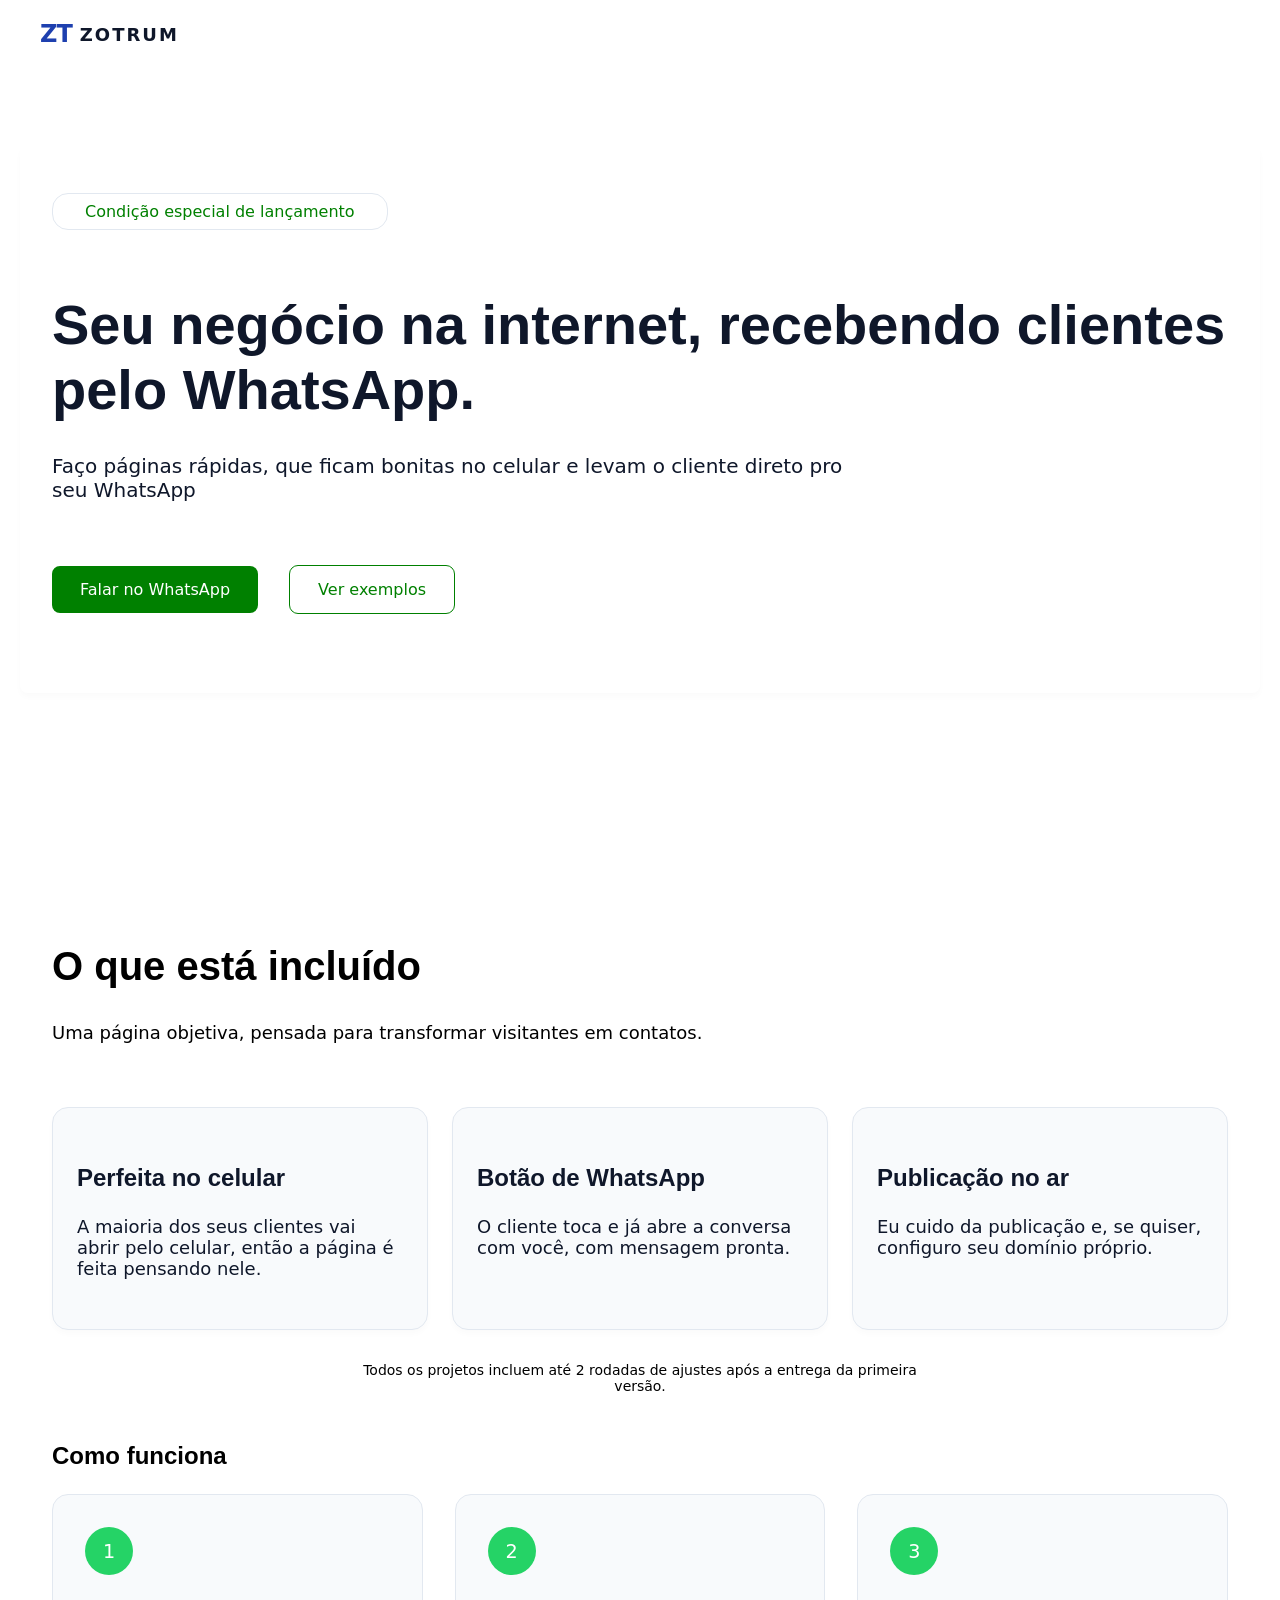
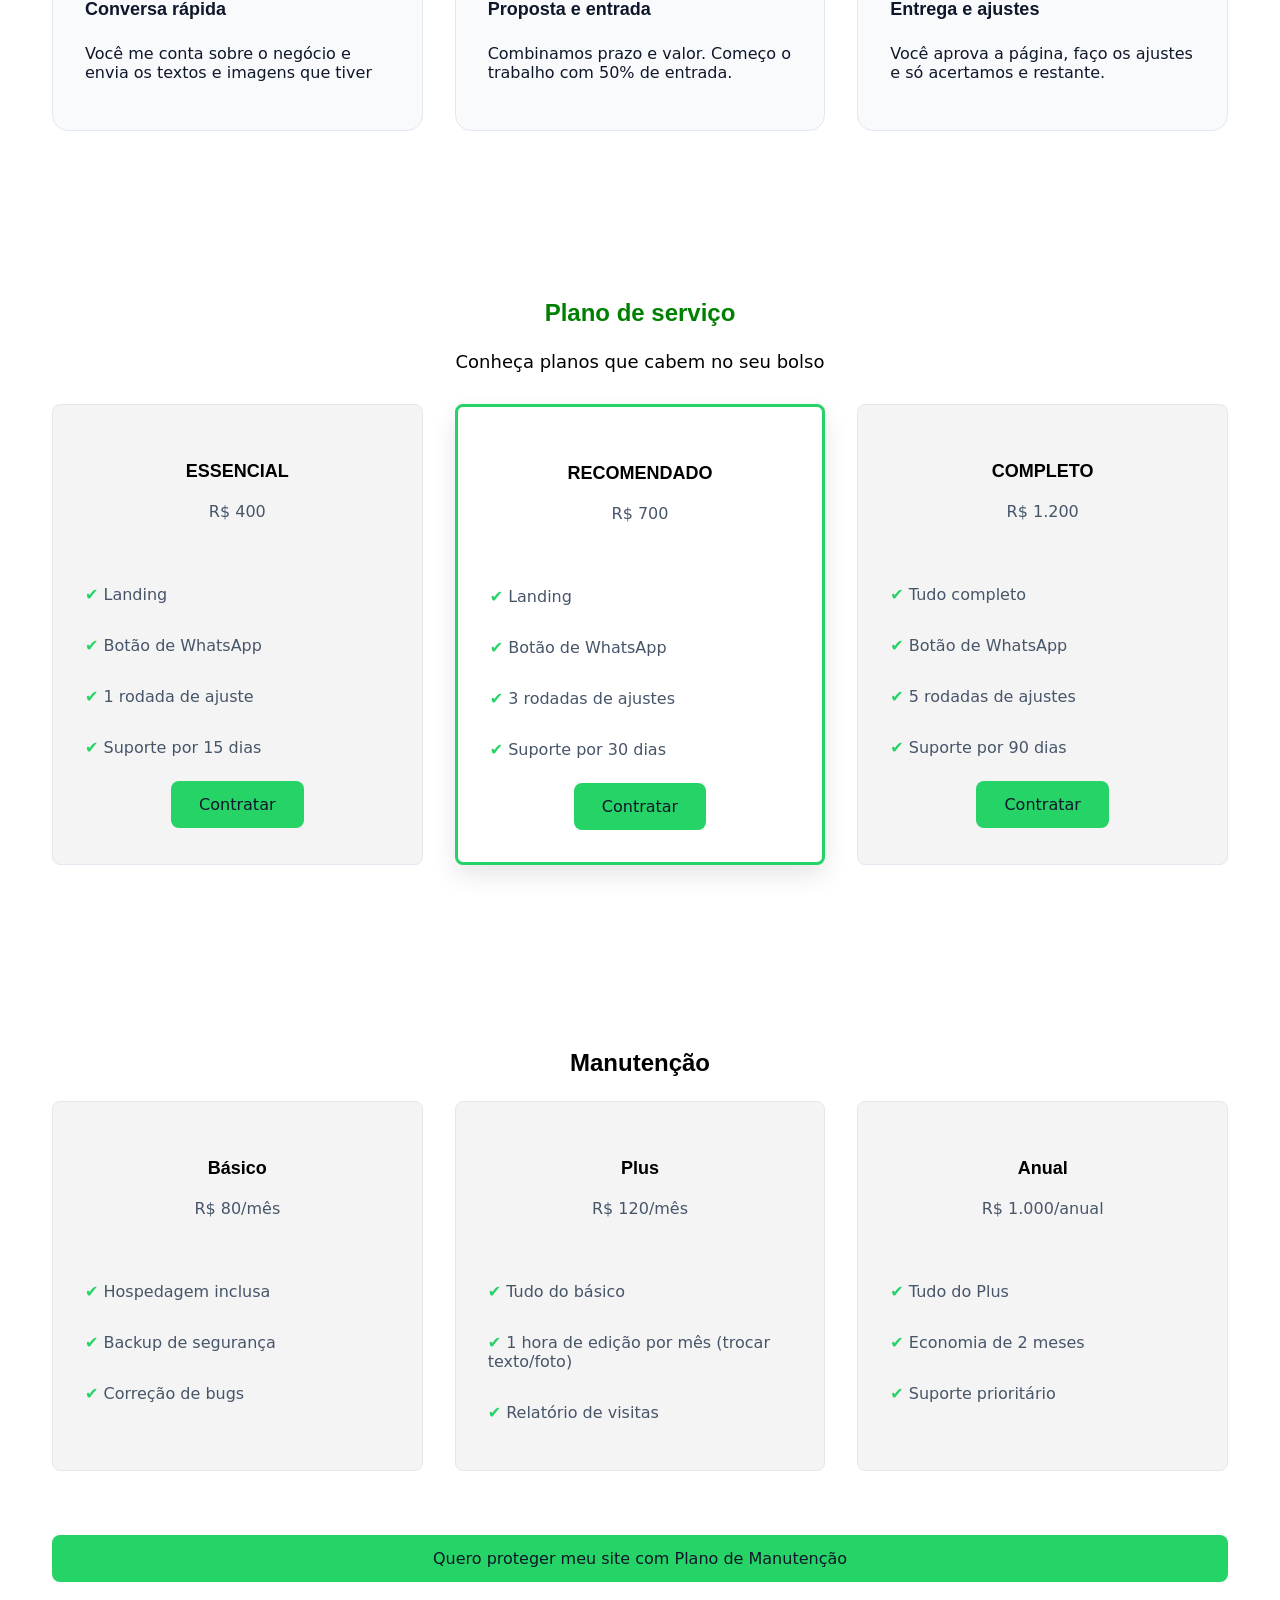
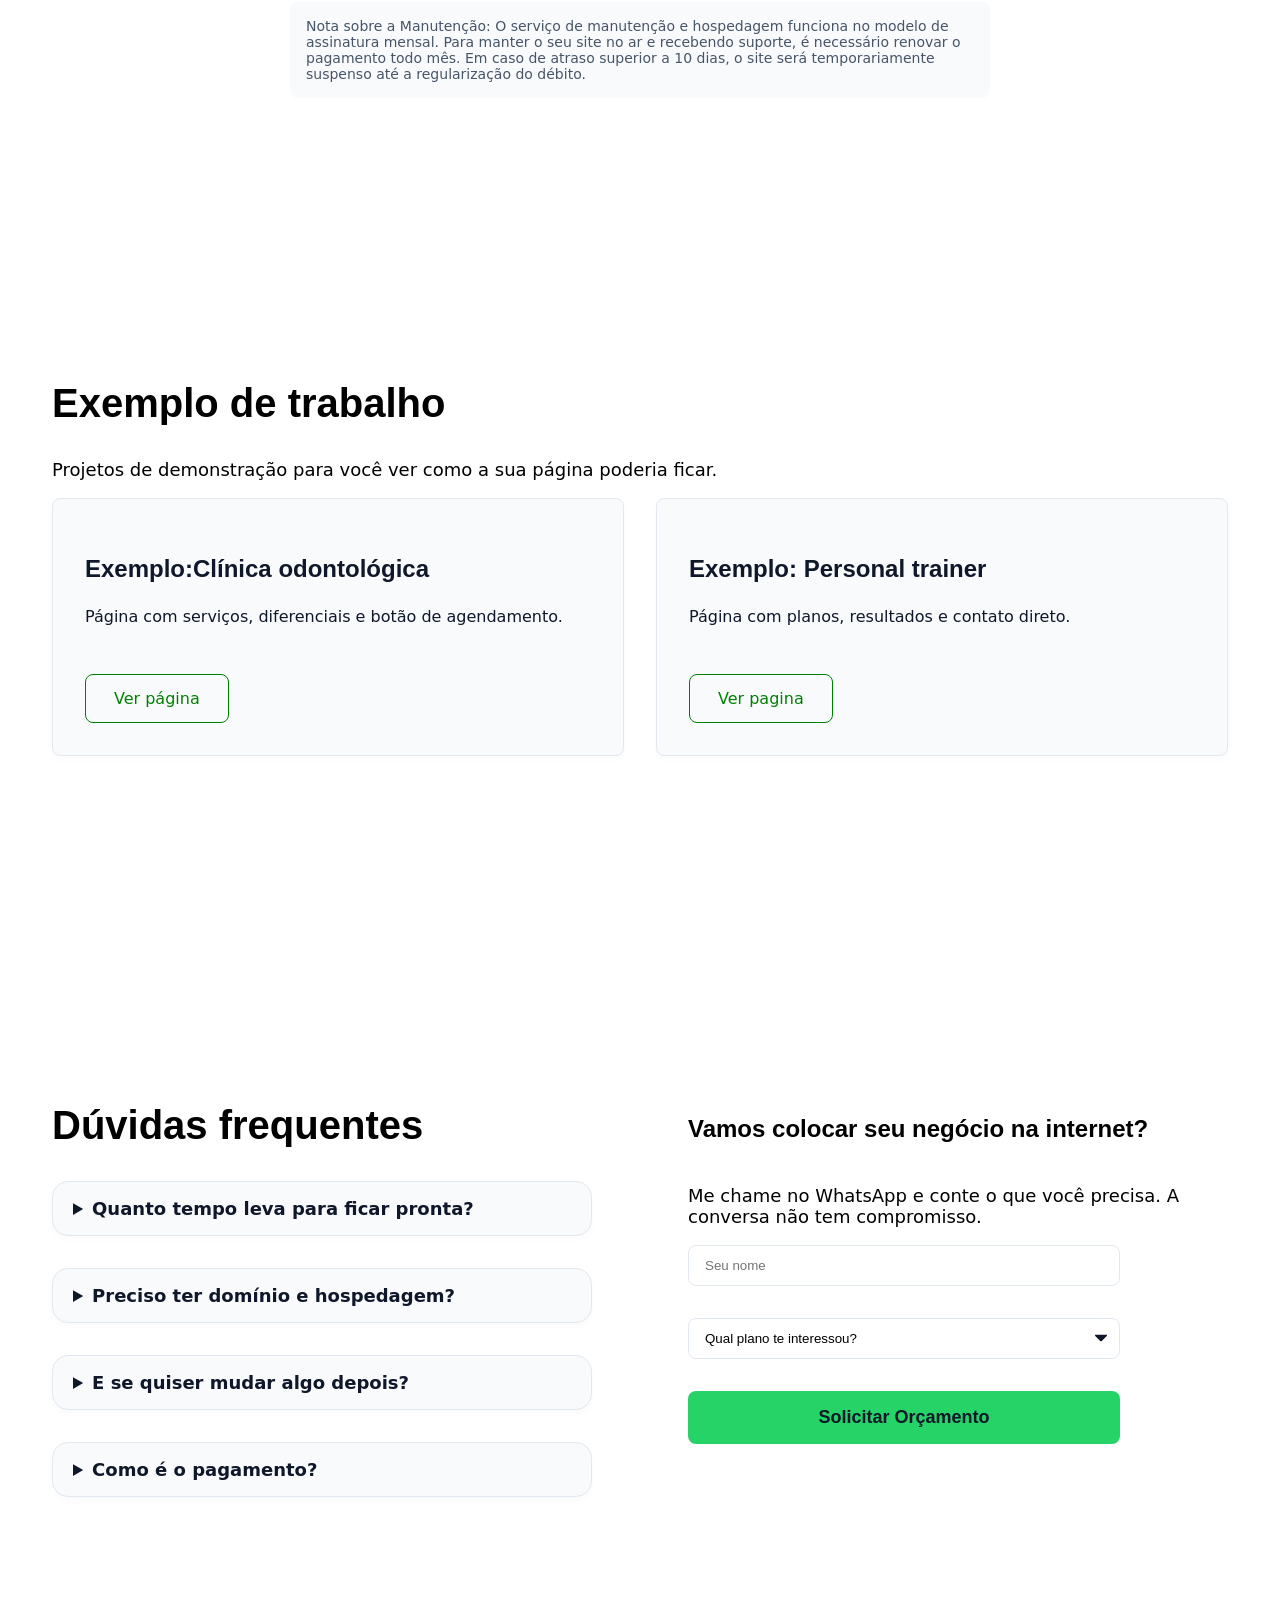
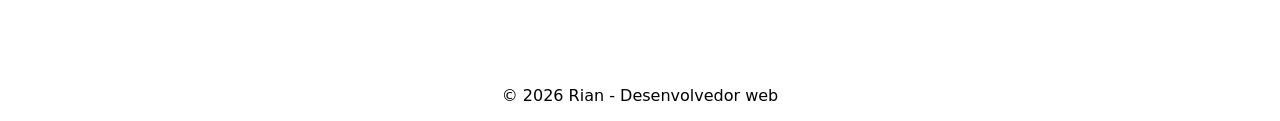
==== index.html @ a243361d "Ok" ====
<!DOCTYPE html>
<html lang="pt-br">

<head>
    <meta charset="UTF-8">
    <meta name="viewport" content="width=device-width, initial-scale=1.0">
    <link rel="stylesheet" href="zotrum/src/style.css">
    <link rel="shortcut icon" href="zotrum/favicon/favicon.ico" type="image/x-icon">
    <title>zotru</title>

</head>

<body>
    <header>
        <a href="#" class="logo">
            <span class="logo-icone">ZT</span>
            <span class="logo-texto">ZOTRUM</span>
        </a>
    </header>

    <main>
       
         <a href="https://wa.me/5573981459793?text=Ol%C3%A1!%20Estou%20no%20celular%20e%20quero%20tirar%20uma%20d%C3%BAvida." target="_blank" class="whatsapp">
  <svg viewBox="0 0 24 24" width="30" height="30" fill="white"><path d="M17.472 14.382c-.297-.149-1.758-.867-2.03-.967-.273-.099-.471-.148-.67.15-.197.297-.767.966-.94 1.164-.173.199-.347.223-.644.075-.297-.15-1.255-.463-2.39-1.475-.883-.788-1.48-1.761-1.653-2.059-.173-.297-.018-.458.13-.606.134-.133.298-.347.446-.52.149-.174.198-.298.298-.497.099-.198.05-.371-.025-.52-.075-.149-.669-1.612-.916-2.207-.242-.579-.487-.5-.669-.51-.173-.008-.371-.01-.57-.01-.198 0-.52.074-.792.372-.272.297-1.04 1.016-1.04 2.479 0 1.462 1.065 2.875 1.213 3.074.149.198 2.096 3.2 5.077 4.487.709.306 1.262.489 1.694.625.712.227 1.36.195 1.871.118.571-.085 1.758-.719 2.006-1.413.248-.694.248-1.289.173-1.413-.074-.124-.272-.198-.57-.347m-5.421 7.403h-.004a9.87 9.87 0 01-5.031-1.378l-.361-.214-3.741.982.998-3.648-.235-.374a9.86 9.86 0 01-1.51-5.26c.001-5.45 4.436-9.884 9.888-9.884 2.64 0 5.122 1.03 6.988 2.898a9.825 9.825 0 012.893 6.994c-.003 5.45-4.437 9.884-9.885 9.884m8.413-18.297A11.815 11.815 0 0012.05 0C5.495 0 .16 5.335.157 11.892c0 2.096.547 4.142 1.588 5.945L.057 24l6.305-1.654a11.882 11.882 0 005.683 1.448h.005c6.554 0 11.89-5.335 11.893-11.893a11.821 11.821 0 00-3.48-8.413Z"/></svg> 
</a>

        <!-- 1º seção de conteúdo -->

        <section class="hero">
            <div class="hero2">
                <p class="pHe">Condição especial de lançamento</p>
                <h1>Seu negócio na internet, recebendo clientes pelo WhatsApp.</h1>
                <p>Faço páginas rápidas, que ficam bonitas no celular e levam o cliente direto pro seu WhatsApp</p>


                <!-- Links -->

                <ul>
                    <li><a href="https://wa.me/5573981459793?text=Ol%C3%A1!%20Vi%20seu%20site%20e%20quero%20saber%20mais%20sobre%20a%20cria%C3%A7%C3%A3o%20de%20landing%20pages." target="_blank">Falar no WhatsApp</a></li>
                    <li><a id="hero-a" href="#explo">Ver exemplos</a></li>
                </ul>
            </div>
        </section>


        <!-- 2º seção de conteúdo -->

        <section class="servico">

            <!-- 1º Container de serviço -->

            <div class="lista-servico">
                <h2>O que está incluído</h2>
                <p>Uma página objetiva, pensada para transformar visitantes em contatos.</p>


                <!-- bloco de texto em listas da seção de serviço -->

                <ul>

                    <li>
                        <h3>Perfeita no celular</h3>
                        <p>A maioria dos seus clientes vai abrir pelo celular, então a página é feita pensando nele.</p>
                    </li>
                    <li>
                        <h3>Botão de WhatsApp</h3>
                        <p>O cliente toca e já abre a conversa com você, com mensagem pronta.</p>
                    </li>
                    <li>
                        <h3>Publicação no ar</h3>
                        <p>Eu cuido da publicação e, se quiser, configuro seu domínio próprio.</p>
                    </li>
                    
                   

                </ul>

            <p class="nota-servico">Todos os projetos incluem até 2 rodadas de ajustes após a entrega da primeira versão.</p>

                <div class="Container-servico">
                    <h3>Como funciona</h3>

                    <!-- 2º bloco de textos de seção serviço-->

                    <div class="blocos-Servico">
                        <div>
                            <span>1</span>
                            <h4>Conversa rápida</h4>
                            <p>Você me conta sobre o negócio e envia os textos e imagens que tiver</p>
                        </div>

                        <!-- 2º bloco de serviço seção -->

                        <div>
                            <span>2</span>
                            <h4>Proposta e entrada</h4>
                            <p>Combinamos prazo e valor. Começo o trabalho com 50% de entrada.</p>
                        </div>

                        <!-- 3º bloco de serviço seção -->

                        <div>
                            <span>3</span>
                            <h4>Entrega e ajustes</h4>
                            <p>Você aprova a página, faço os ajustes e só acertamos e restante.</p>
                        </div>
                    </div>

                </div>

            </div>

            <!-- 2º Container da seção serviço -->

            <div class="servico2">
                <h3>Plano de serviço</h3>

                <p id="pServico">Conheça planos que cabem no seu bolso</p>

                <!-- Painel de preço -->

                <div class="servico3">


                    <div class="cards1">

                        
                        <h4>ESSENCIAL</h4>

                        <p class="precos">R$ 400</p>

                        <span><p><span class="marker">✔️</span> Landing</p></span>
                        <span><p><span class="marker">✔️</span> Botão de WhatsApp</p></span>
                        <span><p><span class="marker">✔️</span> 1 rodada de ajuste</p></span>
                        <span><p><span class="marker">✔️</span> Suporte por 15 dias</p></span>


                        <a href="https://wa.me/5573981459793?text=Ol%C3%A1!%20Tenho%20interesse%20no%20plano%20ESSENCIAL%20de%20R%24%20400." target="_blank">Contratar</a>

                        
                    </div>

                    <div id="cards2" class="cards1">
                        
                        <h4>RECOMENDADO</h4>

                        <p class="precos">R$ 700</p>
                        <span><p><span class="marker">✔️</span> Landing</p></span>
                       <span><p><span class="marker">✔️</span> Botão de WhatsApp</p></span>
                        <span><p><span class="marker">✔️</span> 3 rodadas de ajustes</p></span>
                        <span><p><span class="marker">✔️</span> Suporte por 30 dias</p></span>


                        <a class="LinkS3" href="https://wa.me/5573981459793?text=Ol%C3%A1!%20Tenho%20interesse%20no%20plano%20RECOMENDADO%20de%20R%24%20700." target="_blank">Contratar</a>

                        
                    </div>

                    <div  class="cards1">
                       
                        <h4>COMPLETO</h4>

                        <p class="precos">R$ 1.200</p>

                       <span><p><span class="marker">✔️</span> Tudo completo</p></span>
                       <span><p><span class="marker">✔️</span> Botão de WhatsApp</p></span>
                       <span><p><span class="marker">✔️</span> 5 rodadas de ajustes</p></span>
                       <span><p><span class="marker">✔️</span> Suporte por 90 dias</p></span>


                        <a href="https://wa.me/5573981459793?text=Ol%C3%A1!%20Tenho%20interesse%20no%20plano%20COMPLETO%20de%20R%24%201.200." target="_blank">Contratar</a>
                        </div>

                    </div>

                </div>

                <div class="manutencao">

                    <h3>Manutenção</h3>

                    <div class="card-manutencao">
                    <div>
                        <h4>Básico</h4>
                        <p class="preco">R$ 80/mês</p>
                        <span><p><span class="marker">✔️</span> Hospedagem inclusa</p></span>
                        <span><p><span class="marker">✔️</span> Backup de segurança</p></span>
                        <span><p><span class="marker">✔️</span> Correção de bugs</p></span>
                    </div>
                    <div>
                        <h4>Plus</h4>
                        <p class="preco">R$ 120/mês</p>
                       <span><p><span class="marker">✔️</span> Tudo do básico</p></span>
                        <span><p><span class="marker">✔️</span> 1 hora de edição por mês (trocar texto/foto)</p></span>
                        <span><p><span class="marker">✔️</span> Relatório de visitas</p></span>
                    </div>
                    <div>
                        <h4>Anual</h4>
                        <p class="preco">R$ 1.000/anual</p>
                        <span><p><span class="marker">✔️</span> Tudo do Plus</p></span>
                        <span><p><span class="marker">✔️</span> Economia de 2 meses</p></span>
                        <span><p><span class="marker">✔️</span> Suporte prioritário</p></span>
                    </div>
                    </div>

                   
                    <a href="https://wa.me/5573981459793?text=Ol%C3%A1!%20Vi%20o%20plano%20de%20manuten%C3%A7%C3%A3o%20no%20site%20da%20Zotrum%20e%20quero%20proteger%20meu%20site." target="_blank" rel="noopener" >Quero proteger meu site com Plano de Manutenção</a>
                    <p class="nota-rodape"><string>Nota sobre a Manutenção:</string> O serviço de manutenção e hospedagem funciona no modelo de assinatura mensal. Para manter o seu site no ar e recebendo suporte, é necessário renovar o pagamento todo mês. Em caso de atraso superior a 10 dias, o site será temporariamente suspenso até a regularização do débito.</p>
                </div>
            </div>
        </section>

        <section id="explo" class="sobre">
            <div class="sobre2">
                <h2>Exemplo de trabalho</h2>
                <p>Projetos de demonstração para você ver como a sua página poderia ficar.</p>

                <!-- 1º Bloco da 3º seção -->
                <div class="sobre3">
                    <div>
                        <h3>Exemplo:Clínica odontológica</h3>
                        <p>Página com serviços, diferenciais e botão de agendamento.</p>
                        <a href="./zotrum/pages/clinica-odontol.html">Ver página </a>
                    </div>

                    <!-- 2º Bloco da 3º seção -->

                    <div>
                        <h3>Exemplo: Personal trainer</h3>
                        <small><p>Página com planos, resultados e contato direto.</p></small>
                        <a href="./zotrum/pages/treiner-Personal.html">Ver pagina</a>
                    </div>
                </div>
            </div>
        </section>

        <section  class="FAQ">
            <!-- FAQ do rodapé -->

            <div class="FAQ2">
                <h2>Dúvidas frequentes</h2>
                <details>
                    <summary>Quanto tempo leva para ficar pronta?</summary>
                   <small><p>Em geral, de 3 a 7 dias depois que eu receber os textos e imagens. Combinamos o prazo exato na proposta.
                    </p></small> 
                </details>

                <details>
                    <summary>Preciso ter domínio e hospedagem?</summary>
                    <small><p>Não. Eu publico a página para você e explico as opções de domínio próprio (como.com.br) se quiser um endereço personalizado.</p></small>
                  
                </details>

                <details>
                    <summary>E se quiser mudar algo depois?</summary>
                    <small><p>Os ajustes combinados estão incluídos. Mudanças futuras podem ser feitas à parte, com um valor combinado antes.</p></small>
                   
                </details>

                <details>
                    <summary>Como é o pagamento?</summary>
                    <small> <p>50% de entrada para começar e o restante na aprovação final.Aceito Pix.</p></small>
                   
                </details>
            </div>

            <!-- bloco de textos do rodapé  -->

            <div class="CTA">
                <h3>Vamos colocar seu negócio na internet?</h3>
                <p>Me chame no WhatsApp e conte o que você precisa. A conversa não tem compromisso.</p>

                <form class=form-CTA>
                    <input type="text" id="nome" placeholder="Seu nome" required>

                    <select name="" id="plano">
                        <option disabled selected value="">Qual plano te interessou?</option>
                        <option value="Essencial">Essencial</option>
                        <option value="Recomendado">Recomendado</option>
                        <option value="Completo">Completo</option>
                    </select>

                    <button class="btn-enviar" type="button">Solicitar Orçamento</button>
                </form>
               
            </div>

        </section>


    </main>


    <!-- Rodapé -->

    <footer>

    
            
            <p class='copy'>© 2026 Rian - Desenvolvedor web</p>
        

    </footer>

    <script src="zotrum/src/main.js"></script>
</body>

</html>
---- zotrum/src/style.css ----
/* Estilo da zotrum */

* {
    box-sizing: border-box;
}

html {
   scroll-behavior: smooth;
}


:root {

    /* Padrões de sombras para cards */
    --sombras: 0 4px 6px rgba(0, 0, 0, 0.02);

    /* padrões de colunas */

    --cln: repeat(auto-fit, minmax(280px, 1fr));

    /* Padrões de fonte de família  */

    --family-h3:  sans-serif;

    /* Padrões de cores */
    --cards:#f8fafc;
    --corTexto:#0f172a;
    --bordaCard:#e2e8f0;

    /* Radiu de botões */
    --botao:8px;
    --card:1rem;
}


/* Para fins de testes */

/* @media(min-width:320px) {

    body {
        border: 5px solid purple;
    }


} */

@media(min-width:768px) {

    body {
        border: none;
    }

    body .whatsapp{
        display:none;
    }

  
    .hero .hero2 ul{
        display:flex;
        flex-direction:row;

    }

    .hero .hero2 li{
       margin-right:2rem;

    }

    section div {


    margin-bottom: 2rem;
    border-radius:0.5rem;




}
    .servico .lista-servico  ul{

        grid-template-columns: var(--cln);
    }

    .servico .blocos-Servico {
        grid-template-columns: var(--cln);
    }

    section .servico3{
       grid-template-columns:var(--cln);
      
    }

    section .card-manutencao {
        grid-template-columns:var(--cln);
    }

    .sobre2 .sobre3 {
        grid-template-columns: var(--cln);
    }

    body .FAQ{

        grid-template-columns:repeat(2, 1fr);
        gap:2rem;
        align-items:start;


    }

    .FAQ .FAQ2{
        grid-template-columns:1fr;

    }






}

body {
    display:grid;
    grid-template-columns:minmax(0, 1fr);
    margin: 0;
    font-family:system-ui, -apple-system, 'Segoe UI', Roboto, sans-serif;


}

body p{
    max-width:65ch;
}
/* body>* {
    outline: 1px solid blue;
} */

main>* {
    /* outline: 1px solid green; */
    
    position:relative;
}




section h1, h2, h3, h4{ font-family:sans-serif}

header{
    padding:20px clamp(20px, 5vw, 40px);
}

.logo{
    display:flex;
    align-items: center;
    gap: 8px;
    text-decoration: none;
    border:none;
    
}

.logo:hover{
    outline:none;
}

.logo-icone{
    font-size: 1.5rem;
    font-weight:900;
    color:#1e40af;
    letter-spacing: -1px;
    border:none;
}

.logo-texto {
    font-size: 1.125rem;
    font-weight: 700;
    color:#0f172a;
    letter-spacing: 2px;
}




/* 1º seção hero */

.whatsapp{
    position:fixed;
    right:2ch;
    bottom:2ch;
    padding:1rem;
    color:white;
    border-radius:14px;
    background:#25D366;
    z-index:1;
    
}

.whatsapp:hover{
    transform: scale(1.05);
}

.hero2 {

    box-shadow: var(--sombras);
    padding: clamp(1rem, 3vw, 2rem);
   
    
 
    


}


 .hero2 .pHe {

    
    border-radius: 1rem;
    display: inline-block;
    padding: 0.5rem 2rem 0.5rem 2rem;
    font-size: 1rem;
    color: green;
    border:1px solid var(--bordaCard);
}

.hero2 h1 {
       
    font-size: clamp(2rem, 6vw, 3.5rem);
    color:var(--corTexto);
    margin-bottom:2rem;
}

.hero2 p {
    font-size: clamp(18px, 2vw, 20px);
     color:var(--corTexto)
}



.hero2 ul {
    list-style: none;
    display: flex;
    flex-direction:column;
    padding: 0;
    margin-top: 4rem;
}

.hero2 a {
    text-decoration: none;
    display:inline-block;
    margin-bottom:2rem;
    background: green;
    padding: 14px 28px;
    border-radius: 8px;
    color: white;

}

body a:hover {
    background-color: white;
    color: green;
    outline: 1px solid green;
}

#hero-a {
    background: white;
    outline: 1px solid green;
    color: green
}

#hero-a:hover {
    background: green;
    color: white
}

a {
    text-decoration: none;
}

/* Expansão inverso geral de todas as seções */

section {
    padding: clamp(3rem, 6vw, 6rem) clamp(10px, 2vw, 20px);

}

/* Ajustes de subtítulos de seções */

section h2 {
    font-size: clamp(1.5rem, 4vw, 2.5rem);
    
}

section h3 {
    font-size: clamp(1.1rem, 3vw, 1.5rem );
    
}

/* Expansão inverso em todos div das seções  */

section div {

    padding:clamp(1rem, 3vw, 2rem);
    margin-bottom: 2rem;
    border-radius:0.5rem;
  
}





/* .servico div {
    outline: 1px solid green;

} */

/* 2º seção */

/* 1º container Lista de serviço pertencente a 2º seção */

.lista-servico p {
    font-size: clamp(1rem, 2vw, 18px);
 
}


.lista-servico ul {
    list-style: none;
    display: grid;
    grid-template-columns:1fr;
    padding: 0;
    gap: 1.5rem;
    /* border: 1px solid gray; */
    margin-top: 4rem;
}



.lista-servico li {
    padding: 32px 24px;
    /* border: 1px solid green; */
    border-radius: 1rem;
    box-shadow: var(--sombras);
    background:var(--cards);
    color:var(--corTexto);
    border:1px solid var(--bordaCard);

}

.lista-servico li h3 {
    font-size: clamp(1.1rem, 3vw, 1.5rem);
}

.lista-servico li p {
    font-size: clamp(1rem, 2vw, 18px);

}
.servico .nota-servico{
    text-align:center;
    max-width:600px;
    font-size:0.875rem;
    margin:32px auto 0 auto;
    
  
}

/* 2º Container: container-serviço da seção 2º */

.Container-servico {
    margin-top: 3rem;
    padding: 0;
    box-shadow: none;
}

.blocos-Servico {
    display: grid;
    grid-template-columns: 1fr;
    gap: 2rem;
    padding: 0;
    /* border: 1px solid green; */


}

.blocos-Servico h4 {
    font-size: clamp(1rem, 2vw, 18px);
    
  

}

.blocos-Servico p {
    font-size: 16px;
    

}

.blocos-Servico div {
    border: 1px solid var(--bordaCard);
    color:var(--corTexto);
    background:var(--cards);
    border-radius: 1rem;
    padding: 2rem;
    margin: 0;




}

.blocos-Servico div span {
    background: #25D366;
    color: white;
    display: flex;
    align-items: center;
    justify-content: center;
    border-radius: 100%;
    width: 8px;
    height: 8px;
    padding: 1.5rem;
    font-size: 1.2rem;

}

/* 3º Container servico2 da seção 2º */

.servico2 {
    margin-top:3rem;

    /* outline:1px solid green; */
}

.servico2 h3 {
    font-size: clamp(1.1rem, 3vw, 1.5rem);
    color: green;
    text-align:center;



}

.marker{
    color:#25D366;
}

.servico2 #pServico {
    font-size:clamp(16px, 2vw,18px);
    text-align:center;
    margin-bottom:2rem;
    margin:0 auto 2rem auto;
    

}

/* 1º lista pertencente ao container serviço 2 da seção 2º */

.servico3{
  display:grid;
  grid-template-columns:1fr;
  max-width:auto;
  gap:2rem;
  /* outline:1px solid green; */
  justify-content:center;
  padding:0;
  
  

}



 .cards1{
   /* outline:1px solid green; */
   background:rgb(244, 244, 244);
   list-style:none;
   border:1px solid  #e2e8f0;
   box-shadow:0 4px 12px rgb(0,0,0,0,12);
   
}



.cards1  h4 {
    
    font-size: clamp(16px, 2vw, 18px);
    margin-bottom:20px;
    text-align:center;
}

.cards1 .precos{
    margin-bottom:4rem;
}

.cards1 span p{
    text-align:left;
    margin-top:2rem;
    
}

.cards1  p{

    /* outline:1px solid green; */
    font-size:1rem;
    text-align:center;
    color:#475569;
    
    
}

.cards1 .LinkS3{
    
    display:flex;
}

.cards1 a{
    
    display:block;
    background:#25D366;
    border-radius:8px;
    padding:14px 28px;
    color:#0f172a;
    margin:24px auto 0 auto;
    width:fit-content;
 
}

#cards2{
    border:3px solid #25D366;
    box-shadow: 0 10px 25px rgba(0,0,0,0.1);
    background:white;
}

.manutencao{
    /* outline:1px solid green; */
    text-align:center;
}

.card-manutencao{
    display:grid;
    grid-template-columns:1fr;
    justify-content:center;
    gap:2rem;
    padding:0;
}

.card-manutencao > div{
    
    background:rgb(244, 244, 244);
    border:1px solid  #e2e8f0;
    box-shadow:0 4px 12px rgb(0,0,0,0,12);
}

.card-manutencao h4 {
    
    font-size: 18px;
    margin-bottom:20px;
    text-align:center;
}

.card-manutencao .preco{
    margin-bottom:4rem;
}
.card-manutencao p{
    color:#475569;
}


.card-manutencao span p{
    text-align:left;
    margin-top:2rem;
    
}

.manutencao a{
    display:flex;
    justify-self:center;
    justify-content:center;
    background:#25D366;
    padding:14px 28px;
    border-radius:8px;
    color:#0f172a;
    

}

.nota-rodape{
    font-size:0.875rem;
    text-align:left;
    max-width: 700px;
    margin: 20px auto 0;
    color:#475569;
    padding:16px;
    background-color: #f8fafc;
    border-radius: 8px;
    
}

/* 3º seção */

/* 1º Container a pertencer a seção sobre */

/* .sobre2 {
    outline:1px solid green;

} */

.sobre2 p{
    font-size:18px;
   
}

/* 2º Container a pertencer o container sobre2 */

.sobre3 {
    display:grid;
    grid-template-columns:minmax(0, 1fr);
    justify-content:center;
    align-items:center;
    gap:0 2rem;
    padding:0;
    
    


}

.sobre3 > div{
    /* outline:1px solid red; */
    background:var(--cards);
    border:1px solid var(--bordaCard);
    color:var(--corTexto);
    box-shadow:var(--sombras);
    
    
    



}

.sobre3 h3{

    font-size:clamp(1.1rem, 5vw, 1.5rem);
    
}
.sobre3 p{
    font-size:1rem;
}

.sobre3 a{
    border:1px solid green;
    color:green;
    padding:14px 28px;
    border-radius:8px;
    font-size:1rem;
    display:inline-block;
    margin-top:2rem;
}

/* 4º seção */

/* 1º Container pertencer a seção de perguntas */

.FAQ{
    display:grid;
    grid-template-columns:1fr;
    


}

/* Container FAQ2 pertence o container FAQ */

/* .FAQ2 {
    outline:1px solid green;
} */



.FAQ2 details{
    box-shadow:var(--sombras);
    background:var(--cards);
    color:var(--corTexto);
    border:1px solid var(--bordaCard);
    padding:16px 20px;
    border-radius:1rem;
    font-size:18px;
    font-weight:600;
    margin-bottom:2rem;

}

.FAQ2 summary{
    font-size:18px;
}


/* 5º seção para o mobile */

/* 2º Container a pertencer container FAQ */

 .CTA {
    /* outline:1px solid green; */
    display:grid;
    grid-template-columns:1fr;
    ;


}

.CTA h3{
    font-size:clamp(1.1, 3vw, 1.5rem);
    
    margin-top:calc(2.5rem + 5px);
 
}

.CTA p{
    font-size:18px;
    
   
}

.form-CTA{
    display:grid;
    grid-template-columns:1fr;
    justify-content:center;
    gap:2rem;
    box-sizing: border-box;
    /* outline:1px solid green; */
    width:80%;
}



.form-CTA input{
   
    padding: 12px 16px;
    background:#ffffff;
    border: 1px solid #e2e8f0;
    border-radius: 8px;
}

.form-CTA select {
  /* Remove o visual padrão do navegador */
  -webkit-appearance: none;
  -moz-appearance: none;
  appearance: none;
  
  /* Seus estilos */
  padding: 12px 16px;
  border: 1px solid #e2e8f0;
  border-radius: 8px;
  background-color: #ffffff;
  
  
  /* Adiciona uma setinha customizada (usando uma imagem SVG no fundo) */
  background-image: url("data:image/svg+xml;charset=US-ASCII,%3Csvg%20xmlns%3D%22http%3A%2F%2Fwww.w3.org%2F2000%2Fsvg%22%20width%3D%22292.4%22%20height%3D%22292.4%22%3E%3Cpath%20fill%3D%22%230f172a%22%20d%3D%22M287%2069.4a17.6%2017.6%200%200%200-13-5.4H18.4c-5%200-9.3%201.8-12.9%205.4A17.6%2017.6%200%200%200%200%2082.2c0%205%201.8%209.3%205.4%2012.9l128%20127.9c3.6%203.6%207.8%205.4%2012.8%205.4s9.2-1.8%2012.8-5.4L287%2095c3.5-3.5%205.4-7.8%205.4-12.8%200-5-1.9-9.2-5.5-12.8z%22%2F%3E%3C%2Fsvg%3E");
  background-repeat: no-repeat;
  background-position: right 12px top 50%;
  background-size: 12px auto;
}


.form-CTA button{
    padding: 16px 32px;
    background:#25D366;
    font-weight: 700;
    font-size: 1.125rem;
    color:#0f172a;
    border:none;
    border-radius:8px;

}

.form-CTA button:hover{
    transform: scale(1.05);
    transition:  0.3s;
}


/* Ultima seção do rodapé */

footer {
    padding:1rem;
    text-align:center;
}

.copy{
    margin:auto;
}
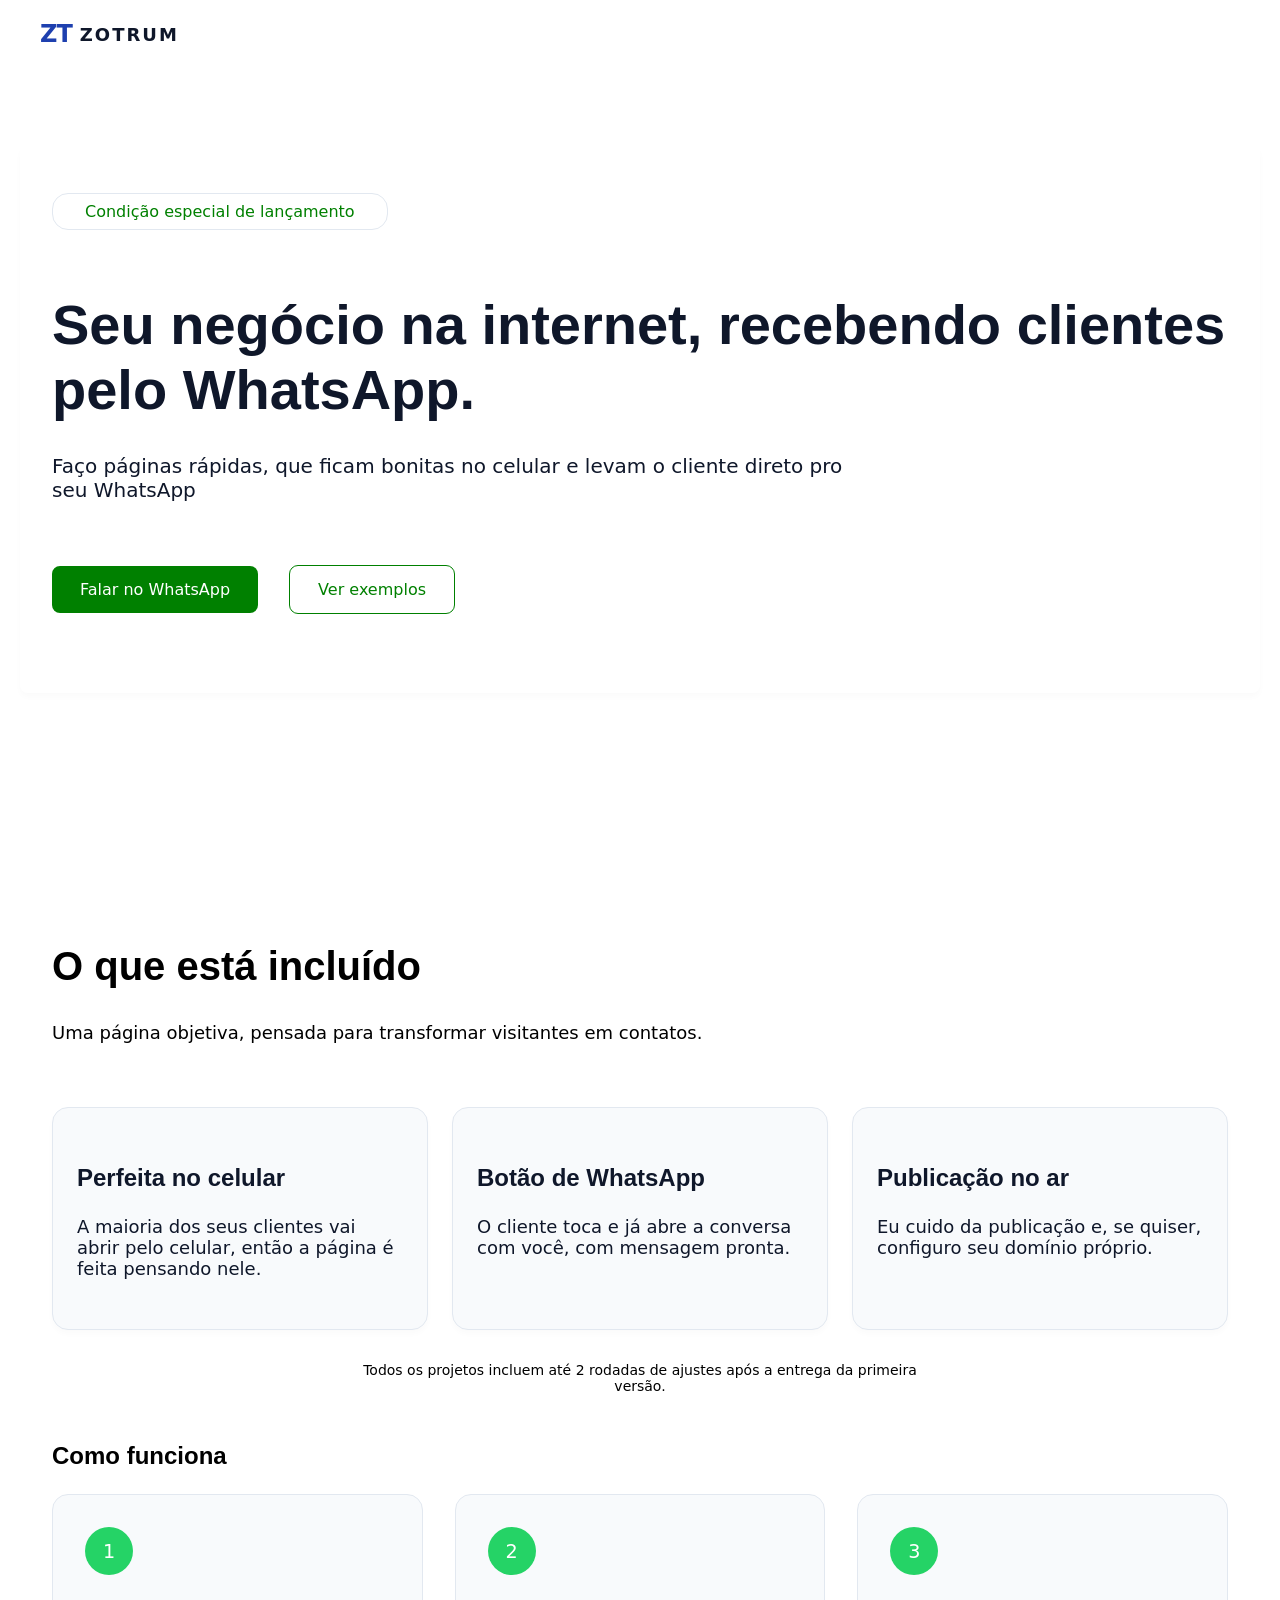
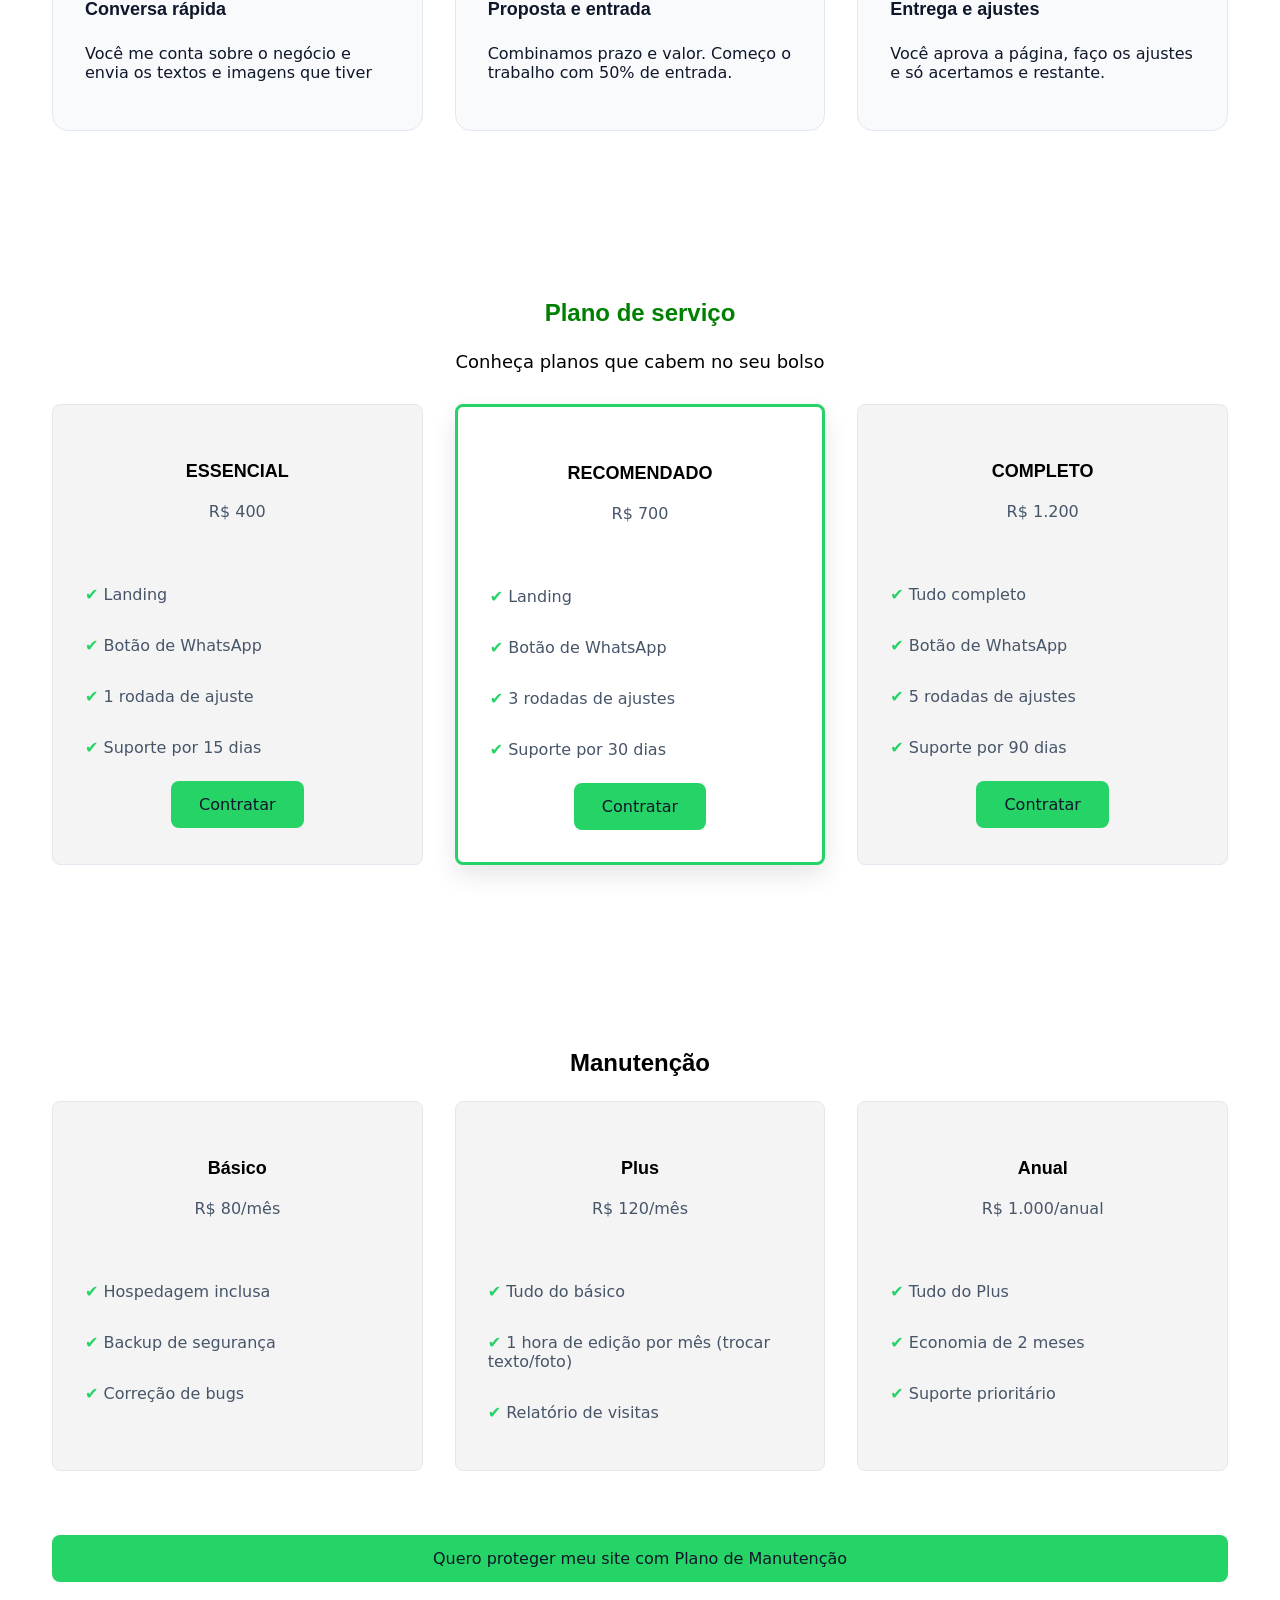
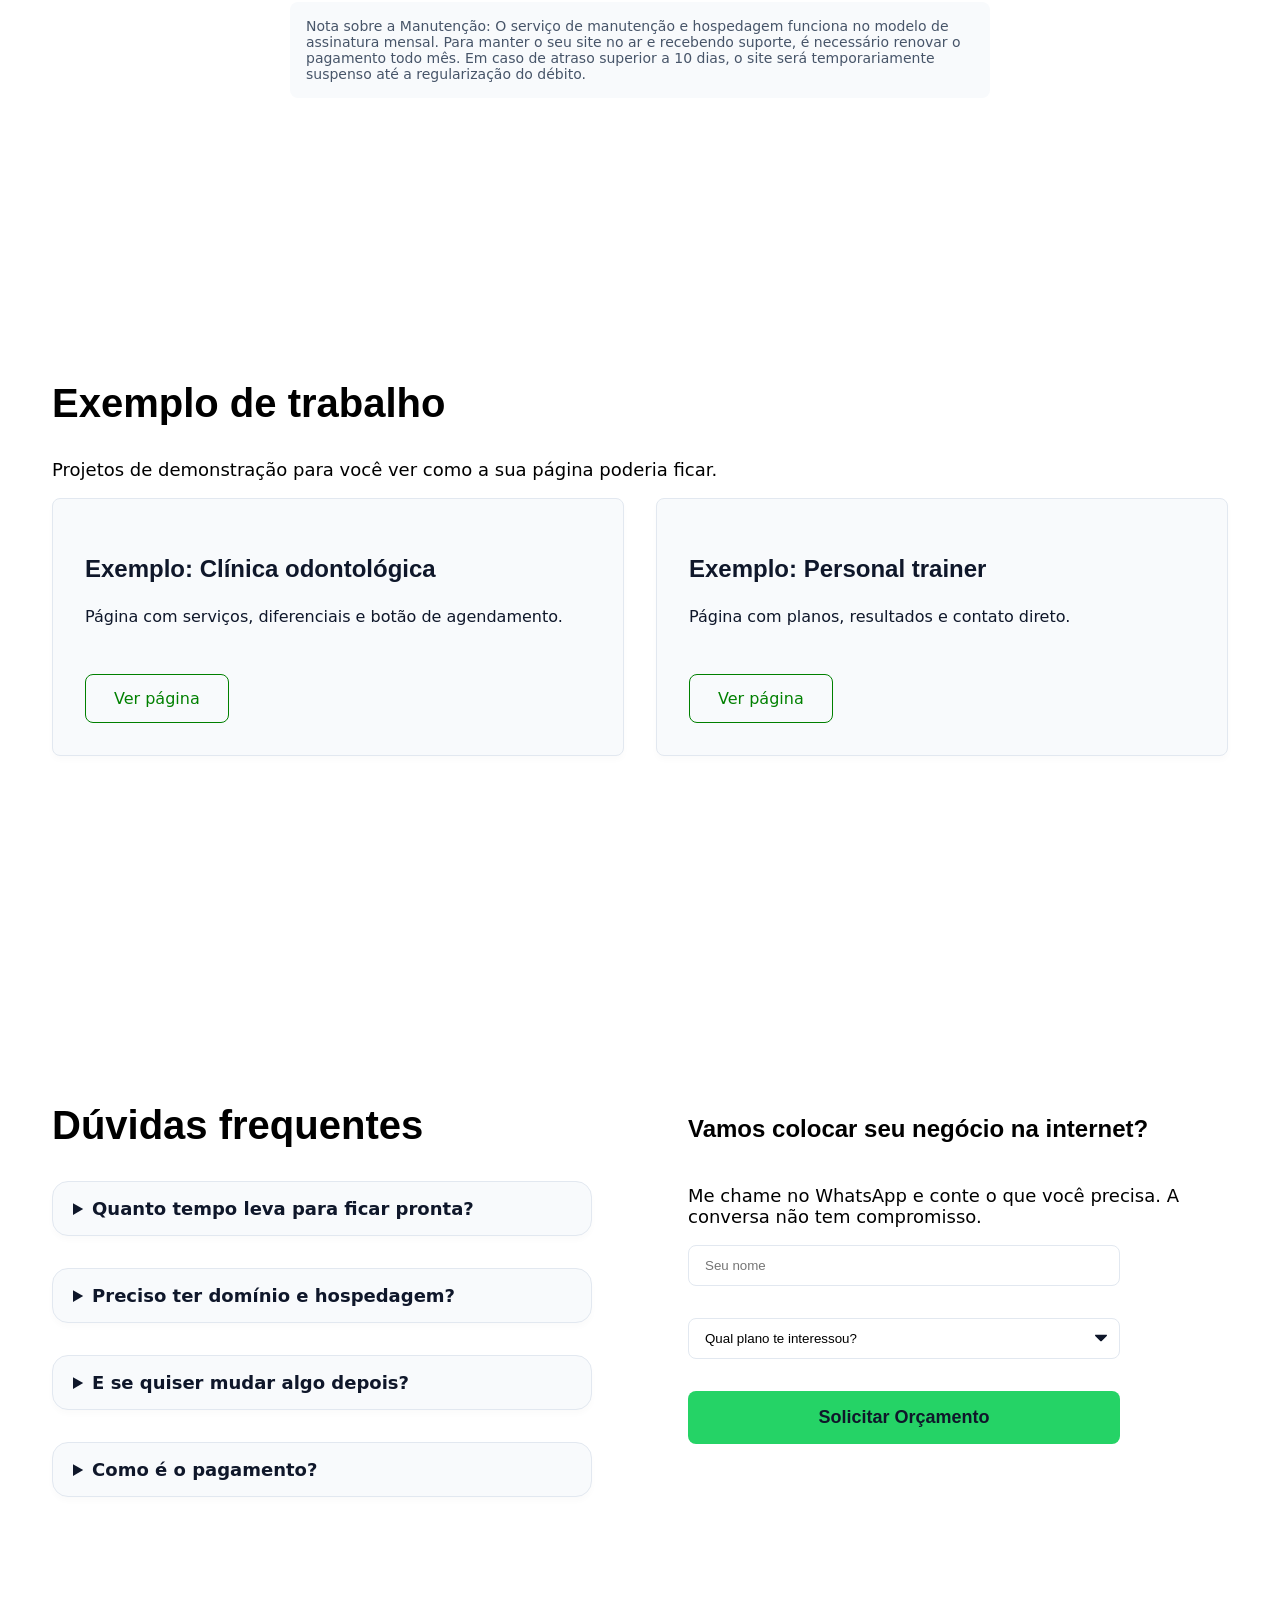
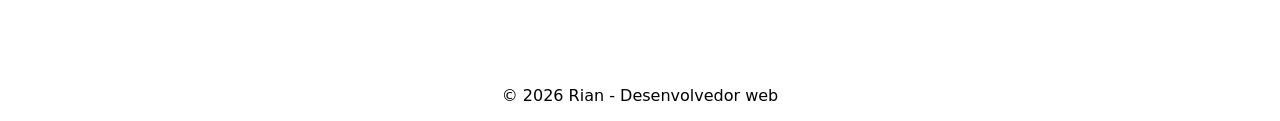
==== commit 0e6c93e5: "Adicionei links do credito" ====
--- a/index.html
+++ b/index.html
@@ -6,7 +6,7 @@
     <meta name="viewport" content="width=device-width, initial-scale=1.0">
     <link rel="stylesheet" href="zotrum/src/style.css">
     <link rel="shortcut icon" href="zotrum/favicon/favicon.ico" type="image/x-icon">
-    <title>zotru</title>
+    <title>zotrum</title>
 
 </head>
 
@@ -218,7 +218,7 @@
                 <!-- 1º Bloco da 3º seção -->
                 <div class="sobre3">
                     <div>
-                        <h3>Exemplo:Clínica odontológica</h3>
+                        <h3>Exemplo: Clínica odontológica</h3>
                         <p>Página com serviços, diferenciais e botão de agendamento.</p>
                         <a href="./zotrum/pages/clinica-odontol.html">Ver página </a>
                     </div>
@@ -228,7 +228,7 @@
                     <div>
                         <h3>Exemplo: Personal trainer</h3>
                         <small><p>Página com planos, resultados e contato direto.</p></small>
-                        <a href="./zotrum/pages/treiner-Personal.html">Ver pagina</a>
+                        <a href="./zotrum/pages/treiner-Personal.html">Ver página</a>
                     </div>
                 </div>
             </div>
@@ -259,7 +259,7 @@
 
                 <details>
                     <summary>Como é o pagamento?</summary>
-                    <small> <p>50% de entrada para começar e o restante na aprovação final.Aceito Pix.</p></small>
+                    <small> <p>50% de entrada para começar e o restante na aprovação final. Aceito Pix.</p></small>
                    
                 </details>
             </div>
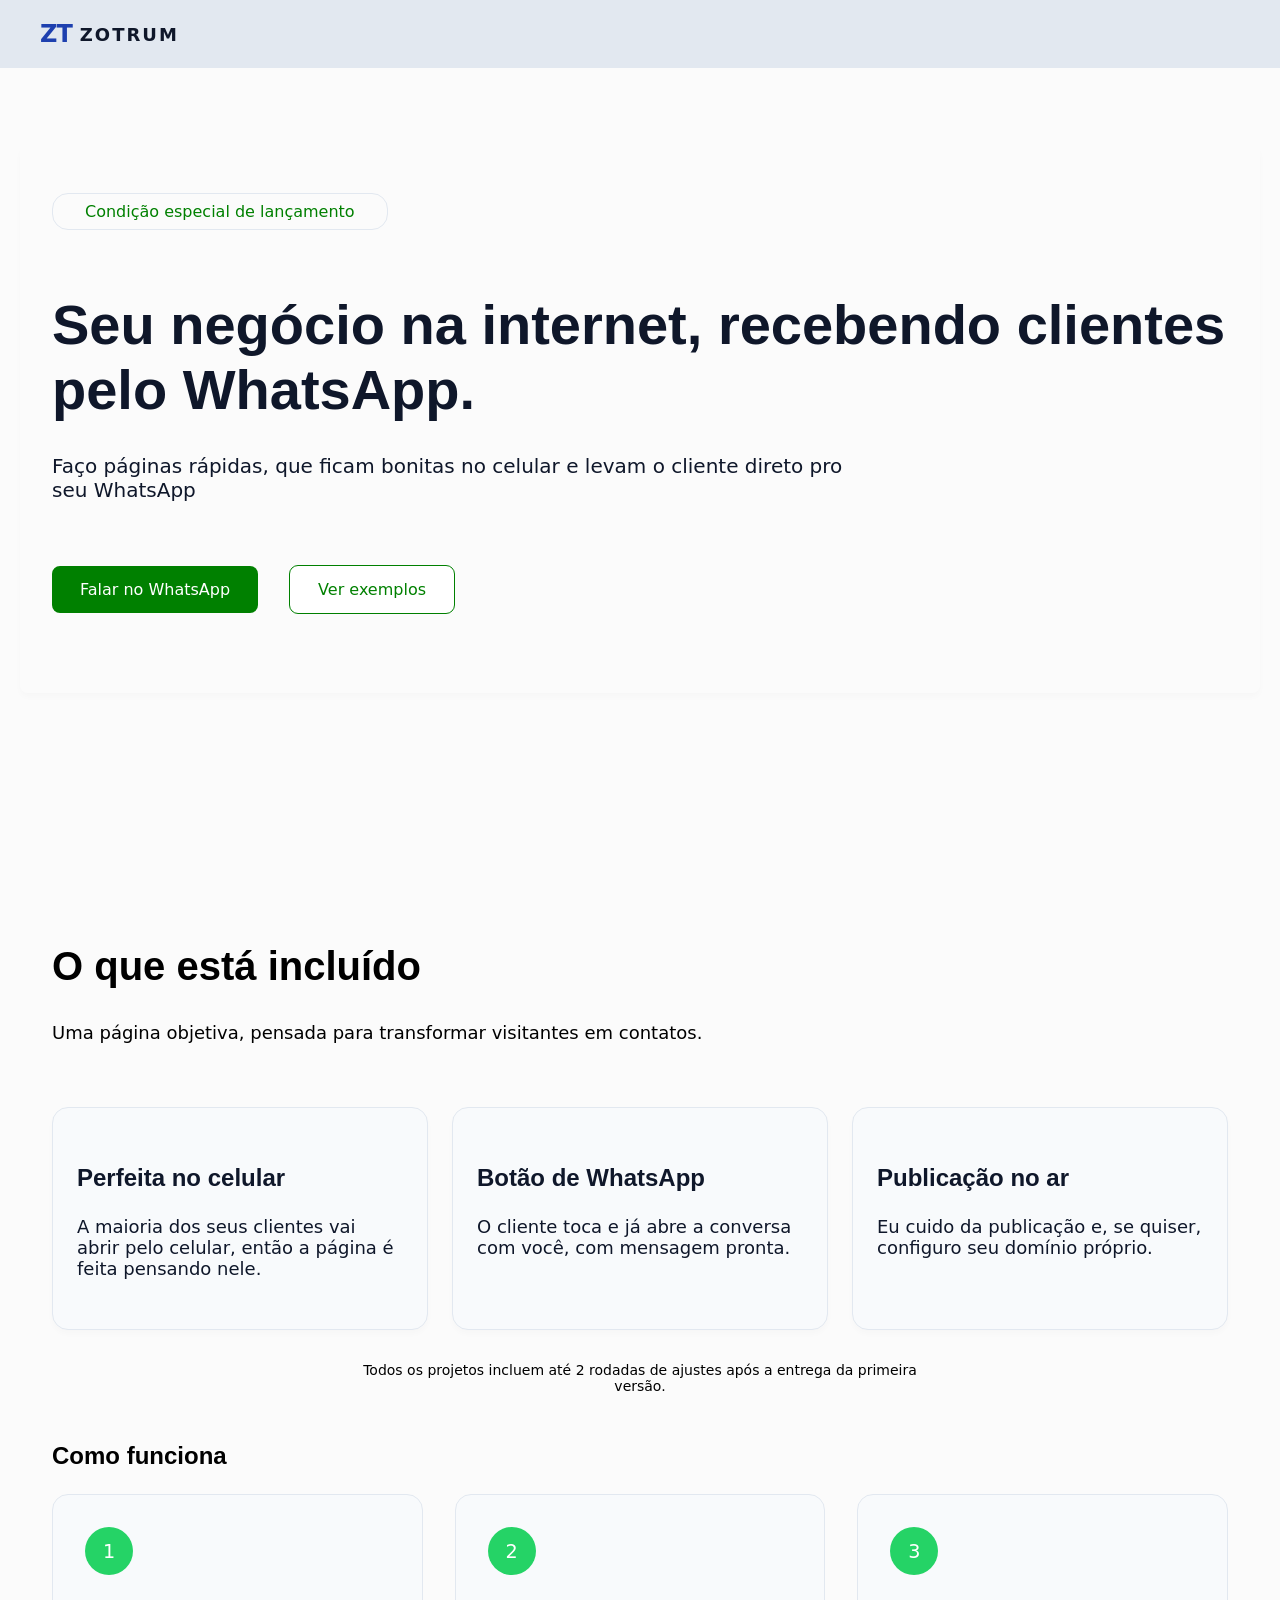
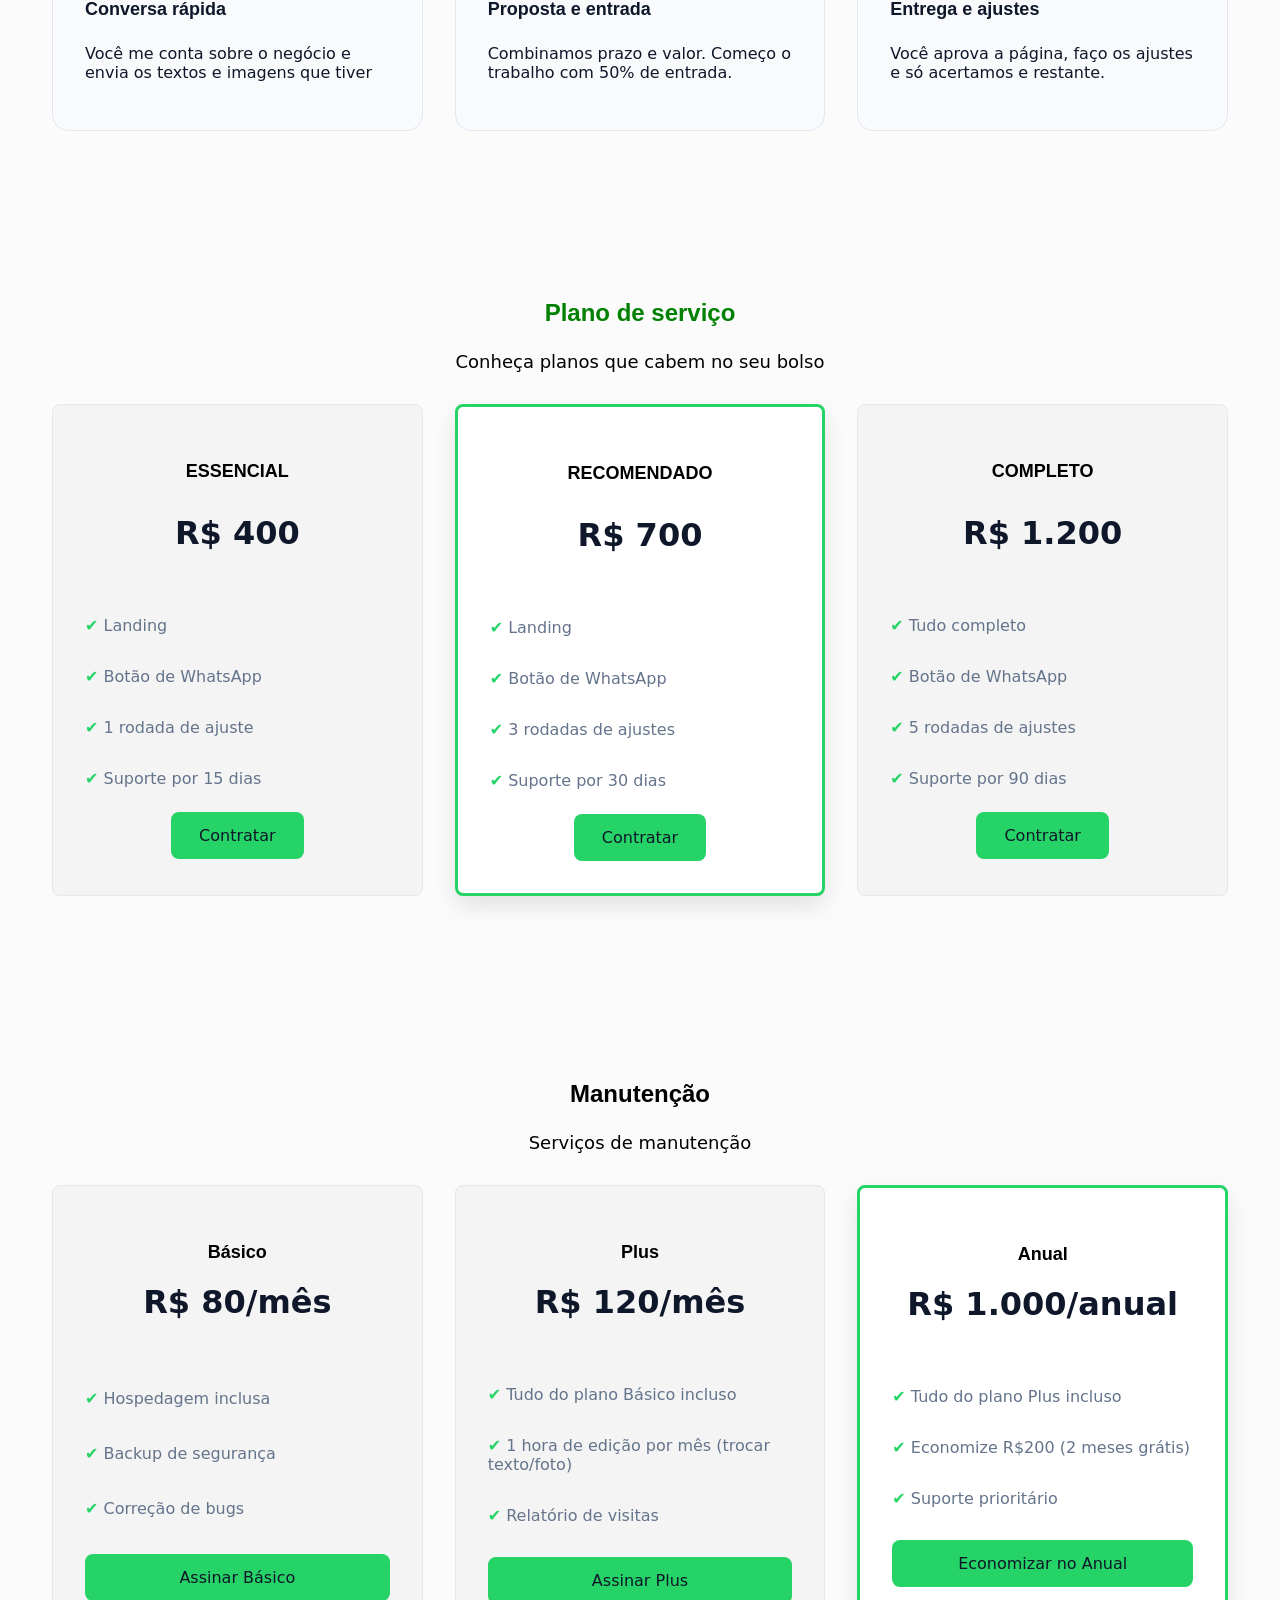
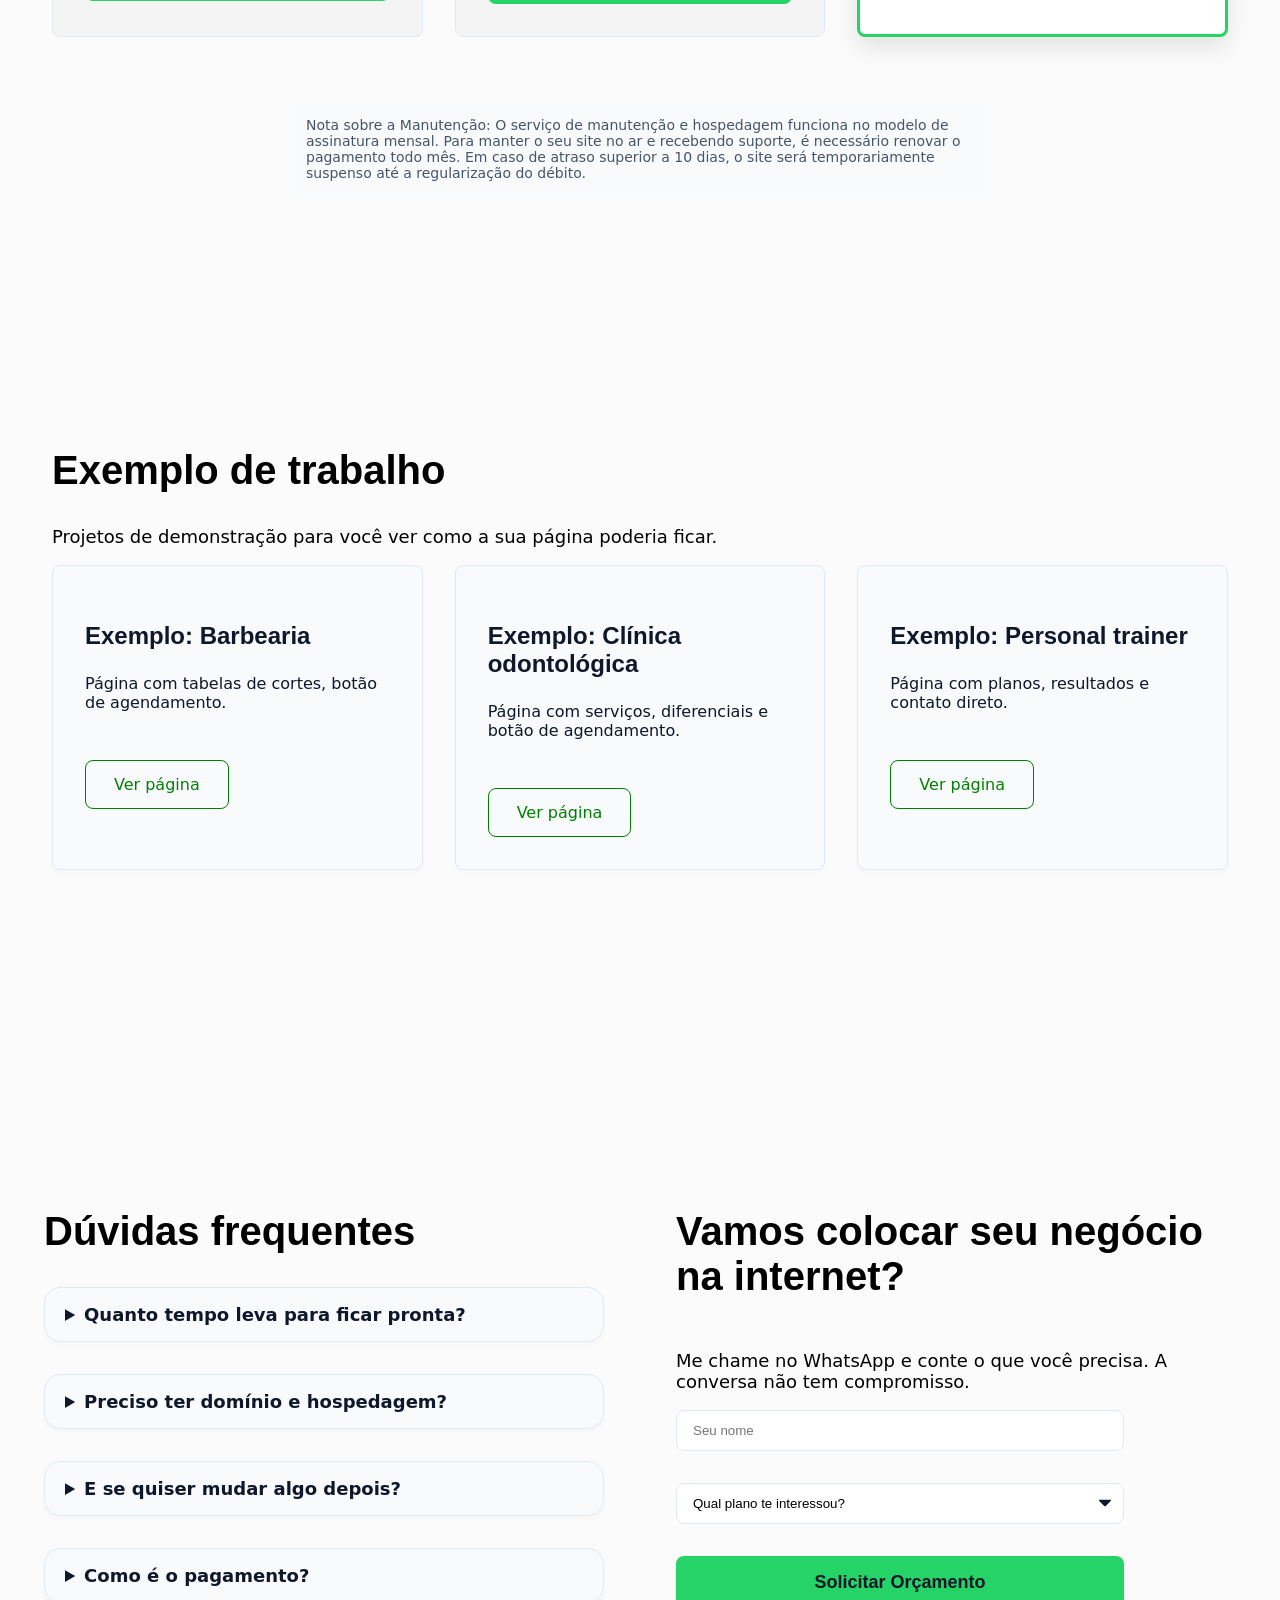
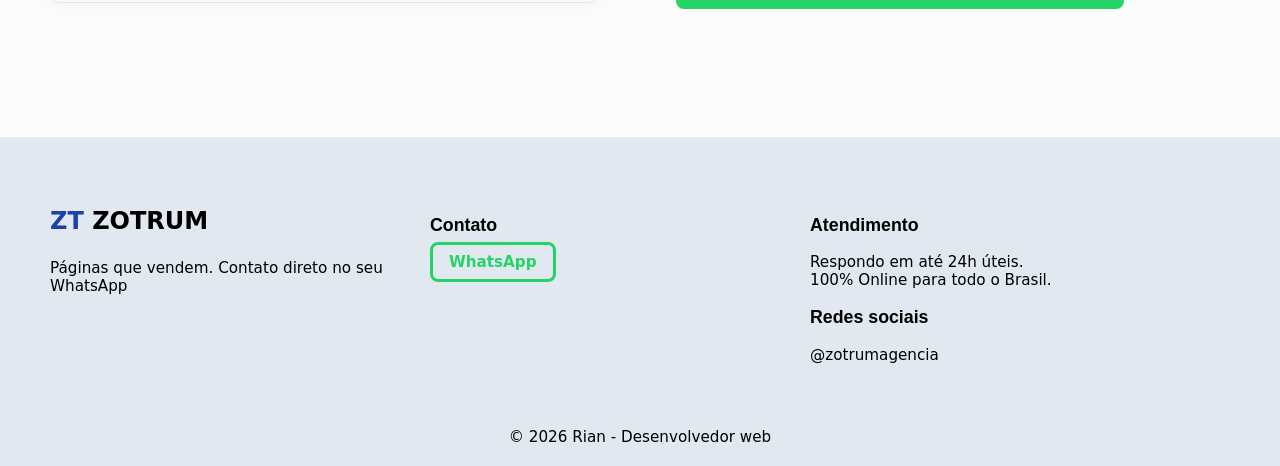
==== commit 240fc4fa: "Atualizado" ====
--- a/index.html
+++ b/index.html
@@ -4,6 +4,14 @@
 <head>
     <meta charset="UTF-8">
     <meta name="viewport" content="width=device-width, initial-scale=1.0">
+    <meta name="description" content="Crio landing pages rápidas e profissionais para o negócios locais. Transforme visitantes em cliente direto no seu WhatsApp.">
+    <meta name="author" content="Zotrum - Criação de Landing Pages">
+    <meta property="og:title" content="Zotrum | Landing Pages que geram clientes">
+    <meta property="og:description" content="Páginas rápidas e focadas em conversão via WhatsApp. Veja meu portfólio.">
+    <meta property="og:url" content="https://zotrum-dev.github.io/zotrum/">
+    <meta property="og:type" content="website">
+     
+
     <link rel="stylesheet" href="zotrum/src/style.css">
     <link rel="shortcut icon" href="zotrum/favicon/favicon.ico" type="image/x-icon">
     <title>zotrum</title>
@@ -178,33 +186,47 @@
                 <div class="manutencao">
 
                     <h3>Manutenção</h3>
-
+                    <p id="pServico2">Serviços de manutenção</p>
                     <div class="card-manutencao">
-                    <div>
+                    <div class="card-basico">
                         <h4>Básico</h4>
                         <p class="preco">R$ 80/mês</p>
                         <span><p><span class="marker">✔️</span> Hospedagem inclusa</p></span>
                         <span><p><span class="marker">✔️</span> Backup de segurança</p></span>
-                        <span><p><span class="marker">✔️</span> Correção de bugs</p></span>
-                    </div>
-                    <div>
+                        <span><p class="pCardM"><span class="marker">✔️</span> Correção de bugs</p></span>
+
+                       
+                            <a href="https://wa.me/5573981459793?text=Ol%C3%A1!%20Quero%20assinar%20o%20plano%20de%20manuten%C3%A7%C3%A3o%20B%C3%A1sico%20(R%24%2080%2Fm%C3%AAs)." target="_blank" rel="noopener">Assinar Básico</a>
+                        
+                        
+                   
+                </div>
+                    <div> 
                         <h4>Plus</h4>
                         <p class="preco">R$ 120/mês</p>
-                       <span><p><span class="marker">✔️</span> Tudo do básico</p></span>
+                       <span><p><span class="marker">✔️</span> Tudo do plano Básico incluso</p></span>
                         <span><p><span class="marker">✔️</span> 1 hora de edição por mês (trocar texto/foto)</p></span>
                         <span><p><span class="marker">✔️</span> Relatório de visitas</p></span>
-                    </div>
-                    <div>
+                       
+                             <a href="https://wa.me/5573981459793?text=Ol%C3%A1!%20Quero%20assinar%20o%20plano%20de%20manuten%C3%A7%C3%A3o%20Plus%20(R%24%20120%2Fm%C3%AAs)." target="_blank" rel="noopener">Assinar Plus</a>
+                        
+                       
+                    </div>
+                    <div class="card-recomendado">
                         <h4>Anual</h4>
                         <p class="preco">R$ 1.000/anual</p>
-                        <span><p><span class="marker">✔️</span> Tudo do Plus</p></span>
-                        <span><p><span class="marker">✔️</span> Economia de 2 meses</p></span>
-                        <span><p><span class="marker">✔️</span> Suporte prioritário</p></span>
-                    </div>
-                    </div>
-
-                   
-                    <a href="https://wa.me/5573981459793?text=Ol%C3%A1!%20Vi%20o%20plano%20de%20manuten%C3%A7%C3%A3o%20no%20site%20da%20Zotrum%20e%20quero%20proteger%20meu%20site." target="_blank" rel="noopener" >Quero proteger meu site com Plano de Manutenção</a>
+                        <span><p><span class="marker">✔️</span> Tudo do plano Plus incluso</p></span>
+                        <span><p><span class="marker">✔️</span> Economize R$200 (2 meses grátis) </p></span>
+                        <span><p class="pCardM"><span class="marker">✔️</span> Suporte prioritário</p></span>
+
+                       
+                        <a href="https://wa.me/5573981459793?text=Ol%C3%A1!%20Quero%20garantir%20o%20plano%20Anual%20de%20manuten%C3%A7%C3%A3o%20e%20economizar%202%20meses." target="_blank" rel="noopener">Economizar no Anual</a>
+                      
+                    </div>
+                    </div>
+
+                   
+                   
                     <p class="nota-rodape"><string>Nota sobre a Manutenção:</string> O serviço de manutenção e hospedagem funciona no modelo de assinatura mensal. Para manter o seu site no ar e recebendo suporte, é necessário renovar o pagamento todo mês. Em caso de atraso superior a 10 dias, o site será temporariamente suspenso até a regularização do débito.</p>
                 </div>
             </div>
@@ -217,6 +239,14 @@
 
                 <!-- 1º Bloco da 3º seção -->
                 <div class="sobre3">
+
+                    <div>
+                        <h3 class="barbearia">Exemplo: Barbearia</h3>
+                        <p>Página com tabelas de cortes, botão de agendamento.</p>
+                        
+                        <a href="./zotrum/pages/Barbearia.html">Ver página</a>
+                    </div>
+                    
                     <div>
                         <h3>Exemplo: Clínica odontológica</h3>
                         <p>Página com serviços, diferenciais e botão de agendamento.</p>
@@ -234,10 +264,10 @@
             </div>
         </section>
 
-        <section  class="FAQ">
+        <div  class="FAQ">
             <!-- FAQ do rodapé -->
 
-            <div class="FAQ2">
+            <section class="FAQ2">
                 <h2>Dúvidas frequentes</h2>
                 <details>
                     <summary>Quanto tempo leva para ficar pronta?</summary>
@@ -262,12 +292,12 @@
                     <small> <p>50% de entrada para começar e o restante na aprovação final. Aceito Pix.</p></small>
                    
                 </details>
-            </div>
+            </section>
 
             <!-- bloco de textos do rodapé  -->
 
-            <div class="CTA">
-                <h3>Vamos colocar seu negócio na internet?</h3>
+            <section class="CTA">
+                <h2>Vamos colocar seu negócio na internet?</h2>
                 <p>Me chame no WhatsApp e conte o que você precisa. A conversa não tem compromisso.</p>
 
                 <form class=form-CTA>
@@ -283,9 +313,9 @@
                     <button class="btn-enviar" type="button">Solicitar Orçamento</button>
                 </form>
                
-            </div>
-
-        </section>
+            </section>
+
+        </div>
 
 
     </main>
@@ -296,9 +326,37 @@
     <footer>
 
     
-            
+            <div class="container-footer">
+                <div class="footer-col">
+                    <p class="marca-footer"> <span>ZT</span>  ZOTRUM</p>
+                    <p>Páginas que vendem. Contato direto no seu WhatsApp</p>
+                </div>
+
+                <div class="footer-col">
+                    <h3>Contato</h3>
+
+                   <ul>
+                    <li><a href="https://wa.me/5573981459793?text=Ol%C3%A1!%20Vi%20o%20site%20da%20Zotrum%20e%20quero%20um%20or%C3%A7amento%20para%20o%20meu%20neg%C3%B3cio." target="_blank">WhatsApp</a></li>
+                   </ul>
+                </div>
+
+                <div class="footer-col">
+                    <h3>Atendimento</h3>
+
+                    <ul class="list-info">
+                        <li>Respondo em até 24h úteis.</li>
+                        <li>100% Online para todo o Brasil.</li>
+                    </ul>
+
+                    <h3>Redes sociais</h3>
+                    <ul class="lista-rede">
+                        <ul>
+                            <li>@zotrumagencia</li>
+                        </ul>
+                    </ul>
+                </div>
+            </div>
             <p class='copy'>© 2026 Rian - Desenvolvedor web</p>
-        
 
     </footer>
 
--- a/zotrum/src/style.css
+++ b/zotrum/src/style.css
@@ -93,10 +93,16 @@
 
     section .card-manutencao {
         grid-template-columns:var(--cln);
+        
     }
 
     .sobre2 .sobre3 {
         grid-template-columns: var(--cln);
+    }
+
+    body .container-footer {
+        grid-template-columns:var(--cln);
+        text-align:left;
     }
 
     body .FAQ{
@@ -125,6 +131,7 @@
     grid-template-columns:minmax(0, 1fr);
     margin: 0;
     font-family:system-ui, -apple-system, 'Segoe UI', Roboto, sans-serif;
+   
 
 
 }
@@ -136,6 +143,10 @@
     outline: 1px solid blue;
 } */
 
+main {
+     background-color:#f4f4f460;
+}
+
 main>* {
     /* outline: 1px solid green; */
     
@@ -149,6 +160,7 @@
 
 header{
     padding:20px clamp(20px, 5vw, 40px);
+    background-color:#e2e8f0;
 }
 
 .logo{
@@ -161,7 +173,8 @@
 }
 
 .logo:hover{
-    outline:none;
+    background:none;
+    outline: none;
 }
 
 .logo-icone{
@@ -191,7 +204,7 @@
     padding:1rem;
     color:white;
     border-radius:14px;
-    background:#25D366;
+    background-color:#25D366;
     z-index:1;
     
 }
@@ -250,12 +263,14 @@
     text-decoration: none;
     display:inline-block;
     margin-bottom:2rem;
-    background: green;
+    background-color: green;
     padding: 14px 28px;
     border-radius: 8px;
     color: white;
 
 }
+
+
 
 body a:hover {
     background-color: white;
@@ -264,14 +279,17 @@
 }
 
 #hero-a {
-    background: white;
+    background-color: white;
     outline: 1px solid green;
-    color: green
+    color: green;
+   
+    
 }
 
 #hero-a:hover {
-    background: green;
-    color: white
+    background-color: green;
+    color: white;
+    
 }
 
 a {
@@ -283,6 +301,15 @@
 section {
     padding: clamp(3rem, 6vw, 6rem) clamp(10px, 2vw, 20px);
 
+}
+
+section:nth-child(even){
+   
+}
+
+section a:hover{
+    transform:scale(1.1);
+    transition: 0.3s;
 }
 
 /* Ajustes de subtítulos de seções */
@@ -343,7 +370,7 @@
     /* border: 1px solid green; */
     border-radius: 1rem;
     box-shadow: var(--sombras);
-    background:var(--cards);
+    background-color:var(--cards);
     color:var(--corTexto);
     border:1px solid var(--bordaCard);
 
@@ -400,7 +427,7 @@
 .blocos-Servico div {
     border: 1px solid var(--bordaCard);
     color:var(--corTexto);
-    background:var(--cards);
+    background-color:var(--cards);
     border-radius: 1rem;
     padding: 2rem;
     margin: 0;
@@ -411,7 +438,7 @@
 }
 
 .blocos-Servico div span {
-    background: #25D366;
+    background-color: #25D366;
     color: white;
     display: flex;
     align-items: center;
@@ -473,7 +500,7 @@
 
  .cards1{
    /* outline:1px solid green; */
-   background:rgb(244, 244, 244);
+   background-color:rgb(244, 244, 244);
    list-style:none;
    border:1px solid  #e2e8f0;
    box-shadow:0 4px 12px rgb(0,0,0,0,12);
@@ -487,10 +514,14 @@
     font-size: clamp(16px, 2vw, 18px);
     margin-bottom:20px;
     text-align:center;
+    
 }
 
 .cards1 .precos{
     margin-bottom:4rem;
+    font-size:2rem;
+    font-weight: 800;
+    color:#0f172a;
 }
 
 .cards1 span p{
@@ -504,7 +535,8 @@
     /* outline:1px solid green; */
     font-size:1rem;
     text-align:center;
-    color:#475569;
+    color:#64748b;
+    
     
     
 }
@@ -517,7 +549,7 @@
 .cards1 a{
     
     display:block;
-    background:#25D366;
+    background-color:#25D366;
     border-radius:8px;
     padding:14px 28px;
     color:#0f172a;
@@ -529,12 +561,30 @@
 #cards2{
     border:3px solid #25D366;
     box-shadow: 0 10px 25px rgba(0,0,0,0.1);
-    background:white;
+    background-color:white;
 }
 
 .manutencao{
     /* outline:1px solid green; */
     text-align:center;
+    padding-bottom:0;
+}
+
+#pServico2 {
+    font-size:clamp(16px, 2vw,18px);
+    text-align:center;
+    margin-bottom:2rem;
+    margin:0 auto 2rem auto;
+    
+
+}
+
+.manutencao p{
+    margin:1rem auto 0 auto;
+}
+
+.card-basico p{
+    padding-bottom:4px;
 }
 
 .card-manutencao{
@@ -543,14 +593,25 @@
     justify-content:center;
     gap:2rem;
     padding:0;
+    
 }
 
 .card-manutencao > div{
     
-    background:rgb(244, 244, 244);
+    background-color:rgb(244, 244, 244);
     border:1px solid  #e2e8f0;
     box-shadow:0 4px 12px rgb(0,0,0,0,12);
-}
+    
+    
+}
+
+.card-manutencao .card-recomendado{
+    border:3px solid #25D366;
+    background-color:white;
+    box-shadow: 0 10px 25px rgba(0,0,0,0.1);
+}
+
+
 
 .card-manutencao h4 {
     
@@ -561,15 +622,34 @@
 
 .card-manutencao .preco{
     margin-bottom:4rem;
+    font-size:2rem;
+    font-weight: 800;
+    color:#0f172a;
 }
 .card-manutencao p{
-    color:#475569;
-}
+    color:#64748b;
+    font-size:1rem;
+    
+
+}
+
+
+
+
 
 
 .card-manutencao span p{
     text-align:left;
-    margin-top:2rem;
+    margin:2rem 0 2rem 0;
+    /* outline:1px solid green; */
+    
+}
+
+
+.link-div{
+    outline:1px solid black;
+    margin:0;
+   
     
 }
 
@@ -577,7 +657,7 @@
     display:flex;
     justify-self:center;
     justify-content:center;
-    background:#25D366;
+    background-color:#25D366;
     padding:14px 28px;
     border-radius:8px;
     color:#0f172a;
@@ -597,6 +677,7 @@
     
 }
 
+
 /* 3º seção */
 
 /* 1º Container a pertencer a seção sobre */
@@ -617,7 +698,7 @@
     display:grid;
     grid-template-columns:minmax(0, 1fr);
     justify-content:center;
-    align-items:center;
+    align-items:stretch;
     gap:0 2rem;
     padding:0;
     
@@ -628,7 +709,7 @@
 
 .sobre3 > div{
     /* outline:1px solid red; */
-    background:var(--cards);
+    background-color:var(--cards);
     border:1px solid var(--bordaCard);
     color:var(--corTexto);
     box-shadow:var(--sombras);
@@ -645,6 +726,8 @@
     font-size:clamp(1.1rem, 5vw, 1.5rem);
     
 }
+
+
 .sobre3 p{
     font-size:1rem;
 }
@@ -659,6 +742,12 @@
     margin-top:2rem;
 }
 
+.sobre3 a:hover{
+    background-color:green;
+    border:none;
+    color:white;
+}
+
 /* 4º seção */
 
 /* 1º Container pertencer a seção de perguntas */
@@ -666,6 +755,8 @@
 .FAQ{
     display:grid;
     grid-template-columns:1fr;
+    padding:1.5rem;
+    gap:4rem;
     
 
 
@@ -681,7 +772,7 @@
 
 .FAQ2 details{
     box-shadow:var(--sombras);
-    background:var(--cards);
+    background-color:var(--cards);
     color:var(--corTexto);
     border:1px solid var(--bordaCard);
     padding:16px 20px;
@@ -738,7 +829,7 @@
 .form-CTA input{
    
     padding: 12px 16px;
-    background:#ffffff;
+    background-color:#ffffff;
     border: 1px solid #e2e8f0;
     border-radius: 8px;
 }
@@ -766,7 +857,7 @@
 
 .form-CTA button{
     padding: 16px 32px;
-    background:#25D366;
+    background-color:#25D366;
     font-weight: 700;
     font-size: 1.125rem;
     color:#0f172a;
@@ -784,10 +875,57 @@
 /* Ultima seção do rodapé */
 
 footer {
-    padding:1rem;
+    border-top:1px solid rgb(255, 255, 255);
+    padding:60px 50px 20px;
+    font-size:0.95rem;
+    background-color:#e2e8f0;
+    
+}
+
+.container-footer{
+    display:grid;
+    grid-template-columns:1fr;
+    gap:40px;
+    padding-bottom:4rem;
+    max-width:1100px;
     text-align:center;
 }
 
+.footer-col span{
+    color:#1e40af;
+}
+
+.marca-footer{
+    font-weight:800;
+    font-size:1.5rem;
+    margin-top:10px;
+}
+
+footer ul{
+    list-style:none;
+    margin:0;
+    padding:0;
+}
+
+footer a{
+    text-decoration:none;
+    color:black;
+    padding: 8px 16px;
+    border-radius:8px;
+    border:3px solid #25D366;
+    color:#25D366;
+    font-weight: 800;
+}
+
+footer a:hover{
+    outline: none;
+    background:#25D366;
+    color:white;
+}
+
+
+
 .copy{
+    text-align:center;
     margin:auto;
 }
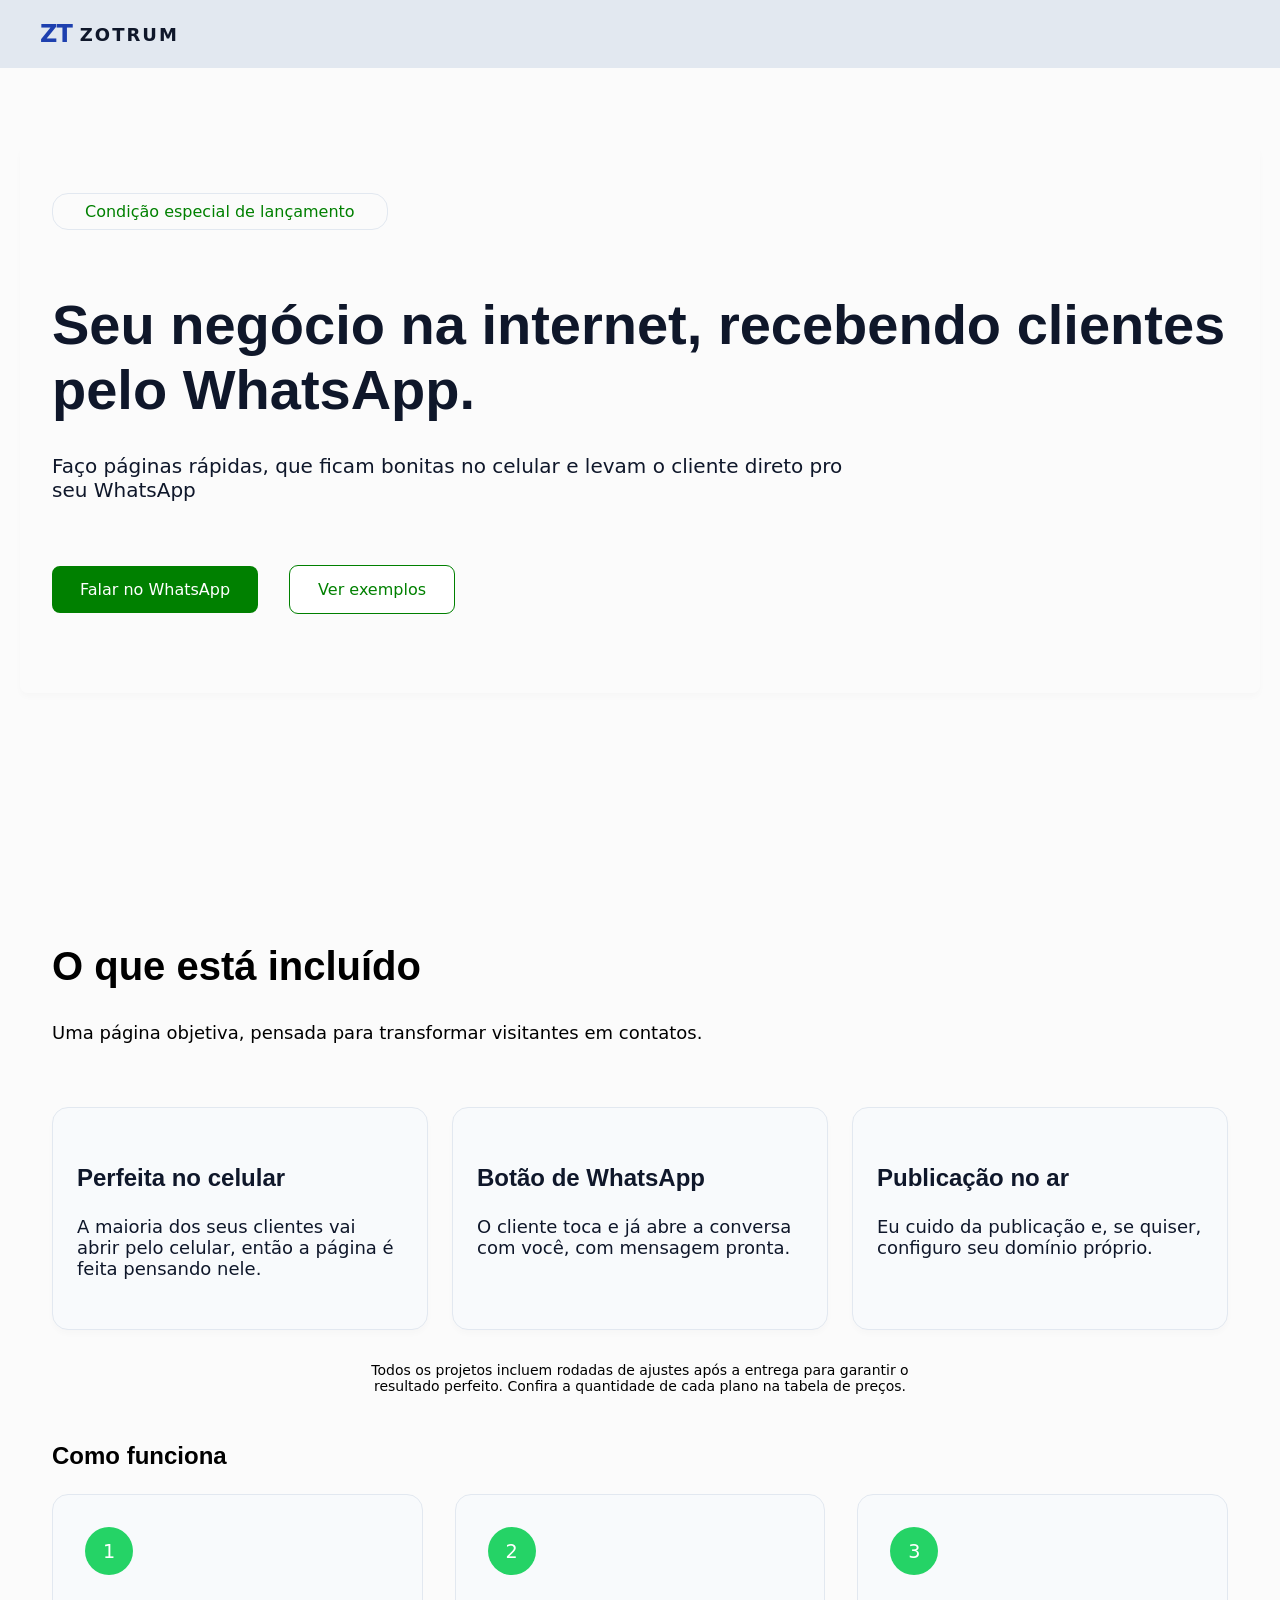
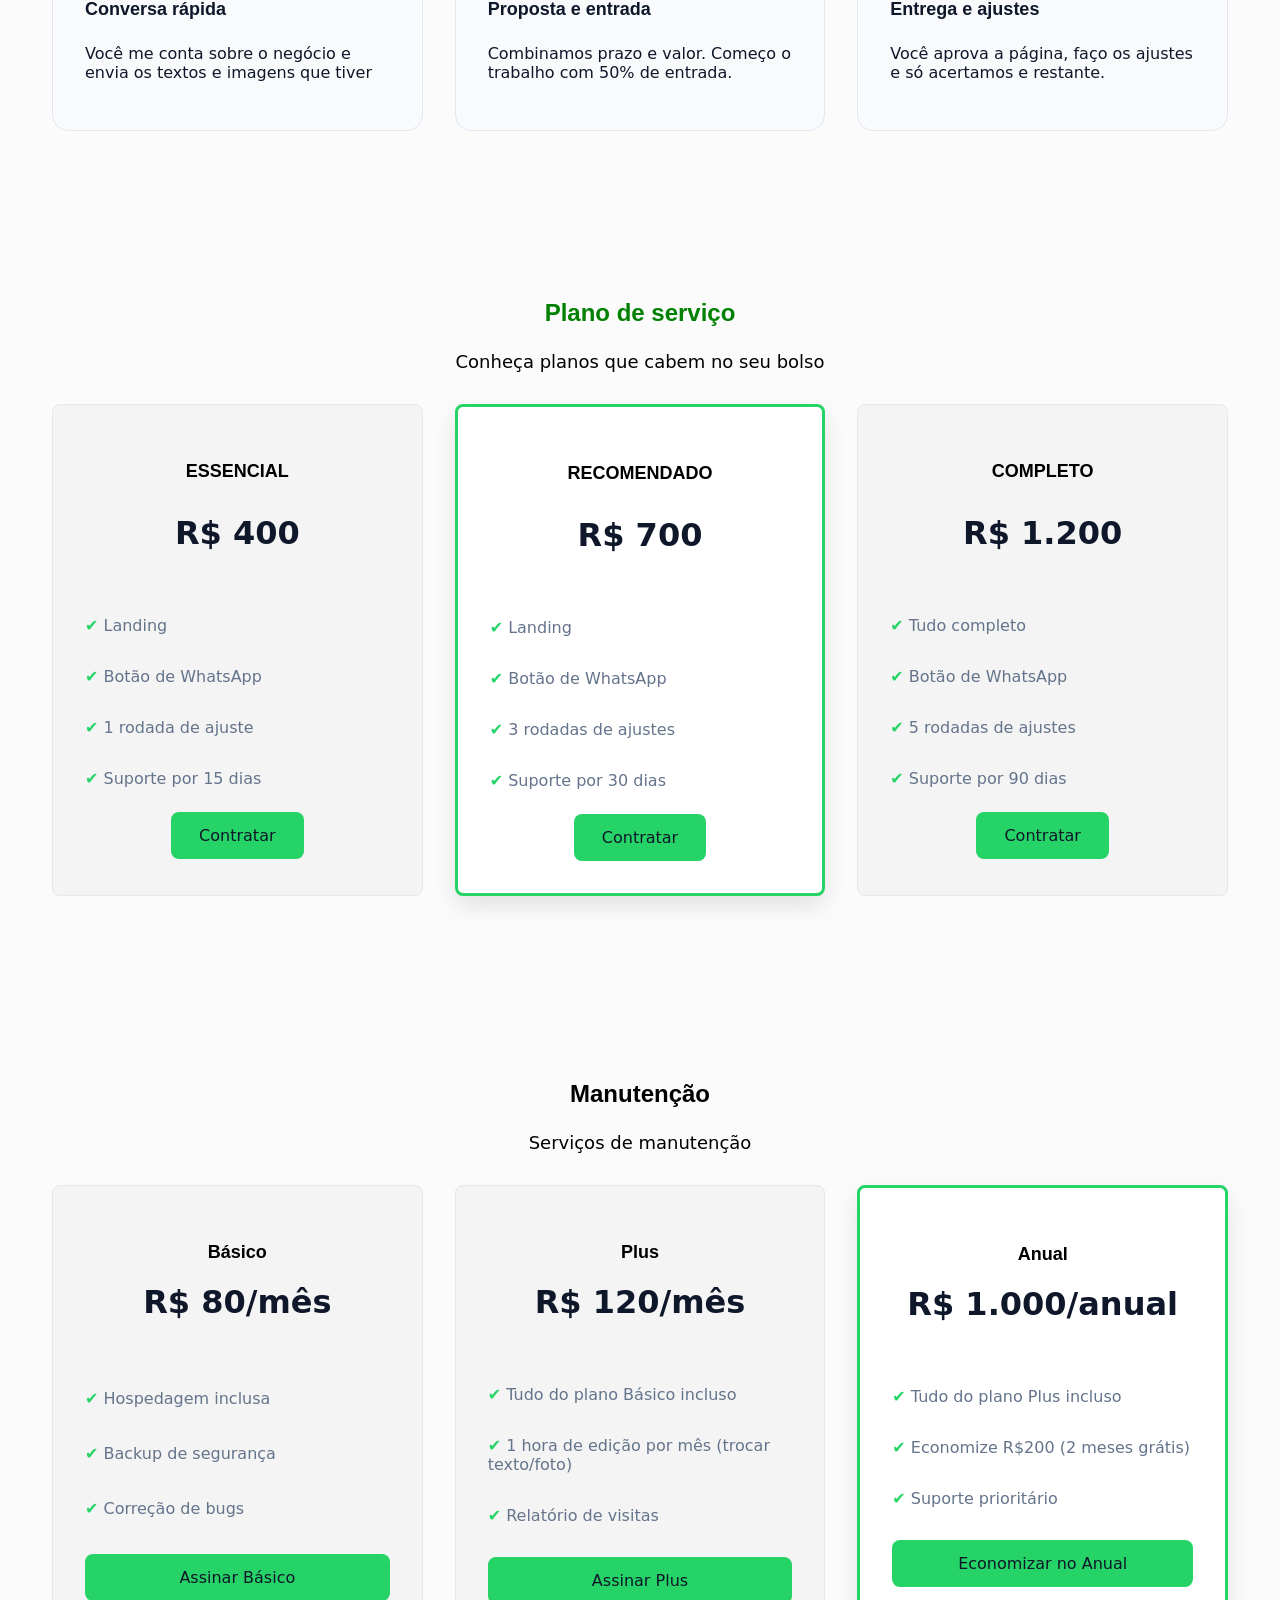
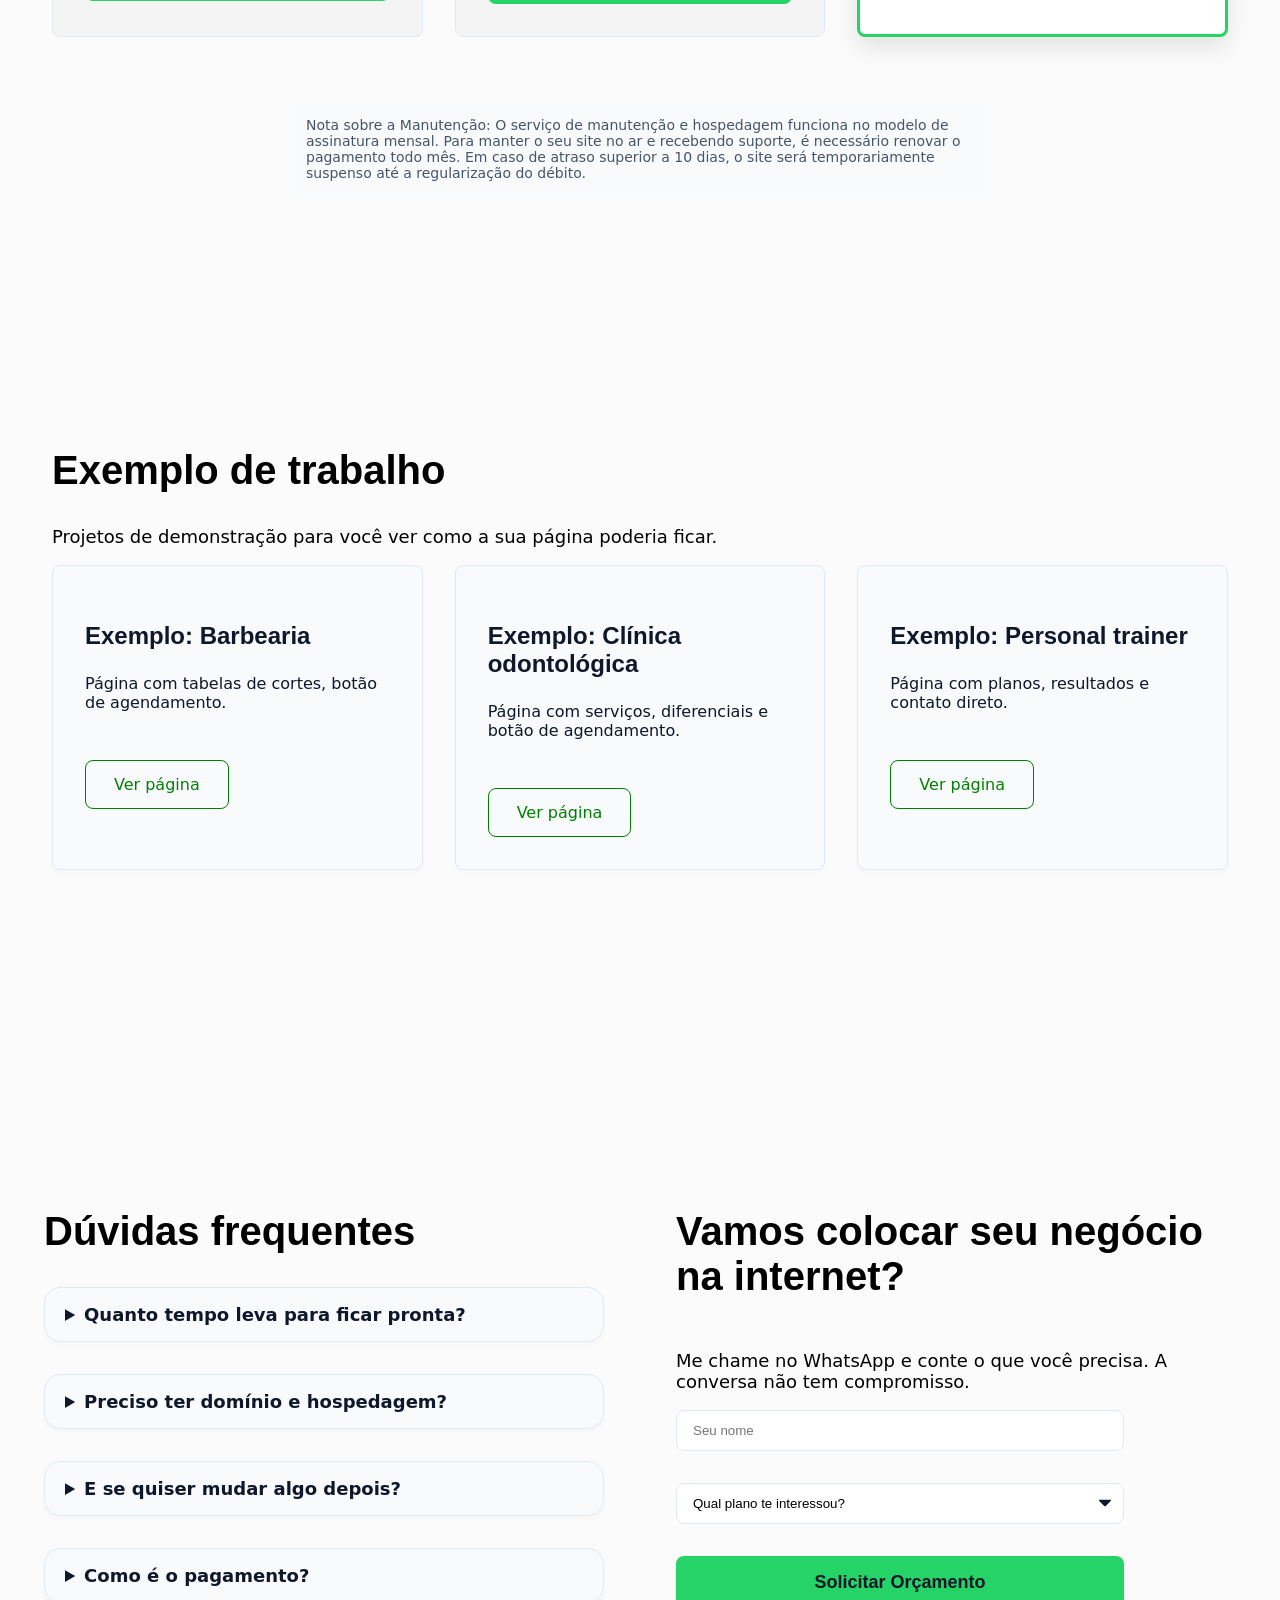
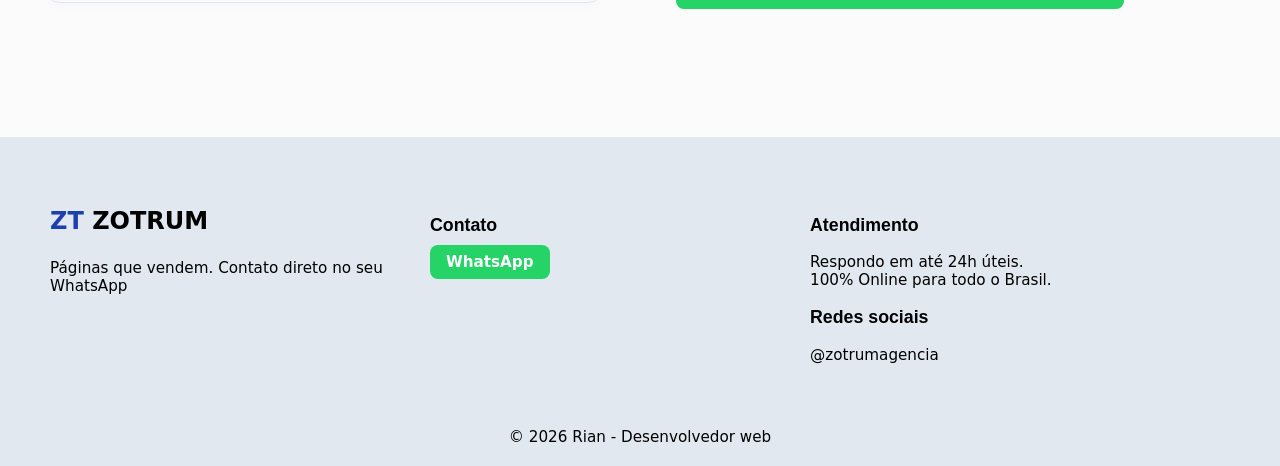
==== commit 4b0c6a49: "Alterei a nota des serviços" ====
--- a/index.html
+++ b/index.html
@@ -83,7 +83,7 @@
 
                 </ul>
 
-            <p class="nota-servico">Todos os projetos incluem até 2 rodadas de ajustes após a entrega da primeira versão.</p>
+            <p class="nota-servico">Todos os projetos incluem rodadas de ajustes após a entrega para garantir o resultado perfeito. Confira a quantidade de cada plano na tabela de preços.</p>
 
                 <div class="Container-servico">
                     <h3>Como funciona</h3>
--- a/zotrum/src/style.css
+++ b/zotrum/src/style.css
@@ -303,13 +303,12 @@
 
 }
 
-section:nth-child(even){
-   
-}
+
 
 section a:hover{
     transform:scale(1.1);
     transition: 0.3s;
+   
 }
 
 /* Ajustes de subtítulos de seções */
@@ -912,15 +911,19 @@
     color:black;
     padding: 8px 16px;
     border-radius:8px;
-    border:3px solid #25D366;
-    color:#25D366;
+    background:#25D366;
+    color:white;
     font-weight: 800;
+    
 }
 
 footer a:hover{
     outline: none;
-    background:#25D366;
-    color:white;
+    border:1px solid #25D366;
+    color:#25D366;
+    
+    
+    
 }
 
 
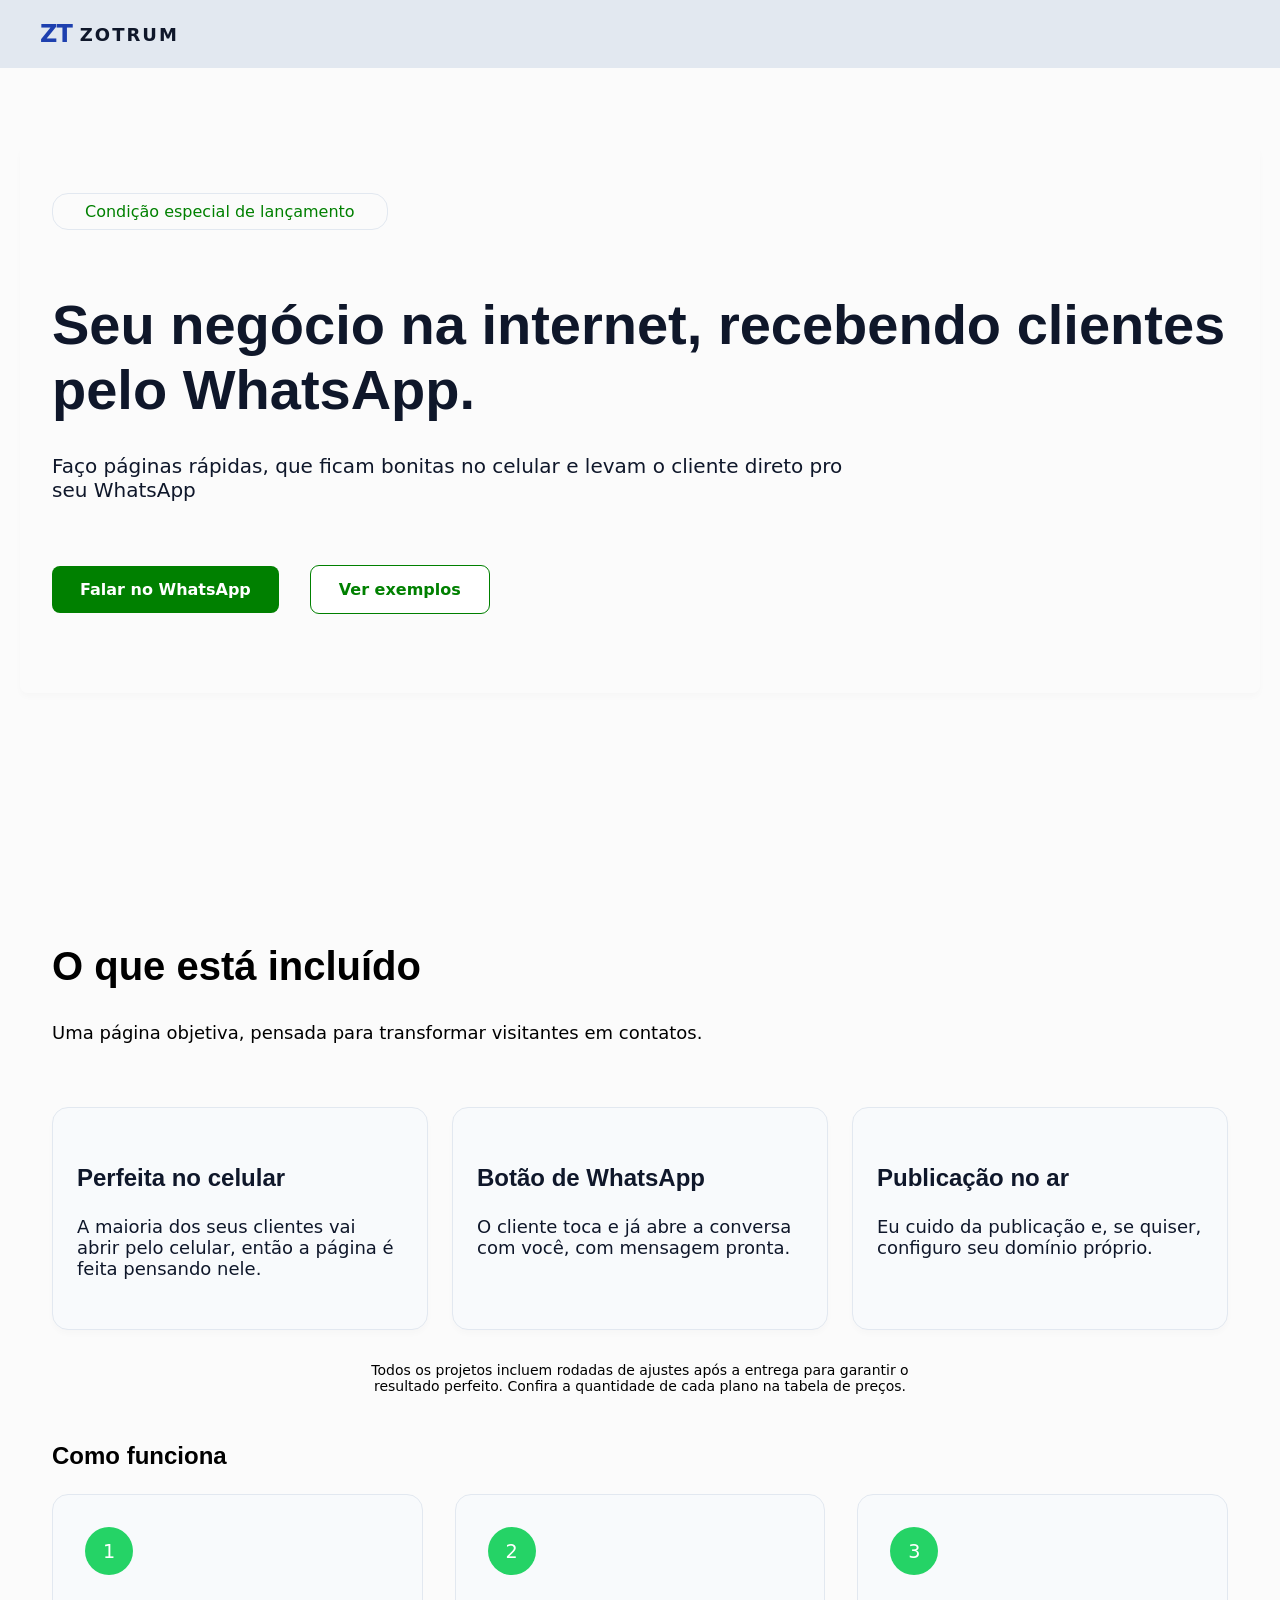
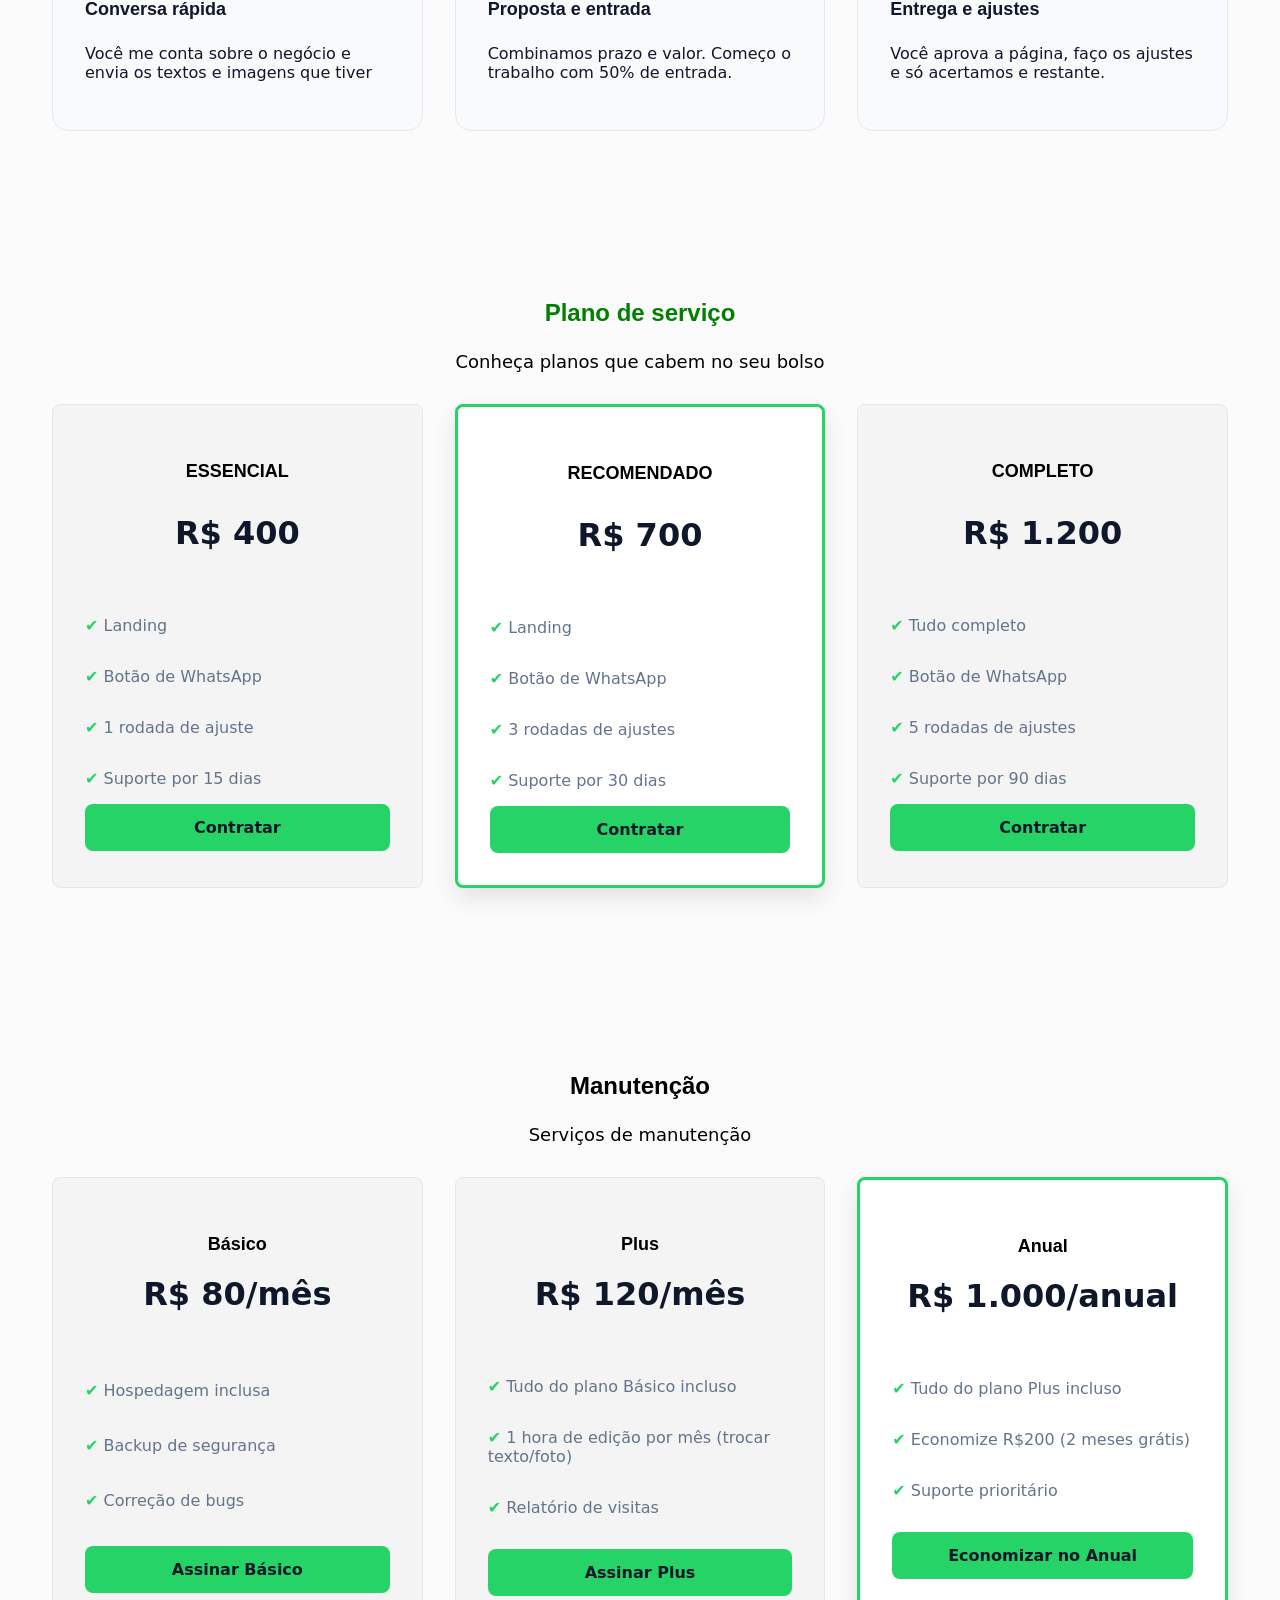
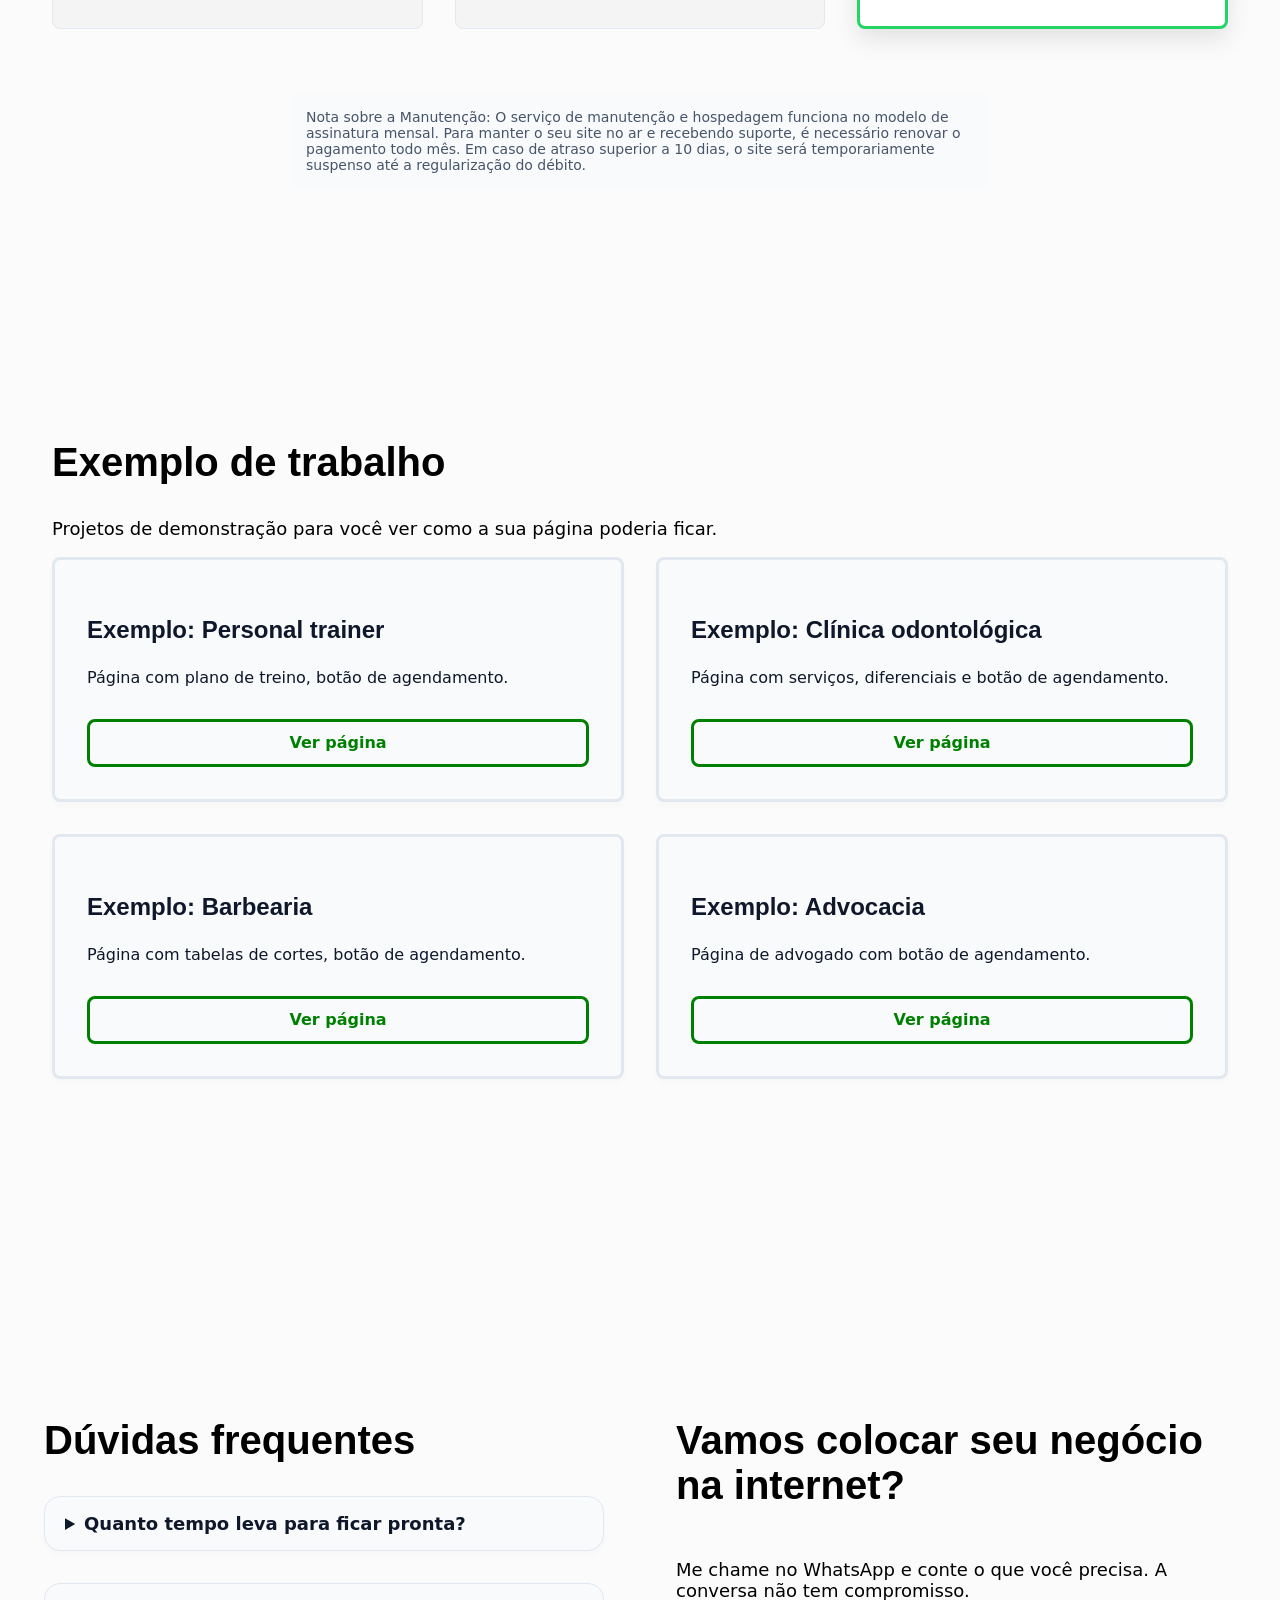
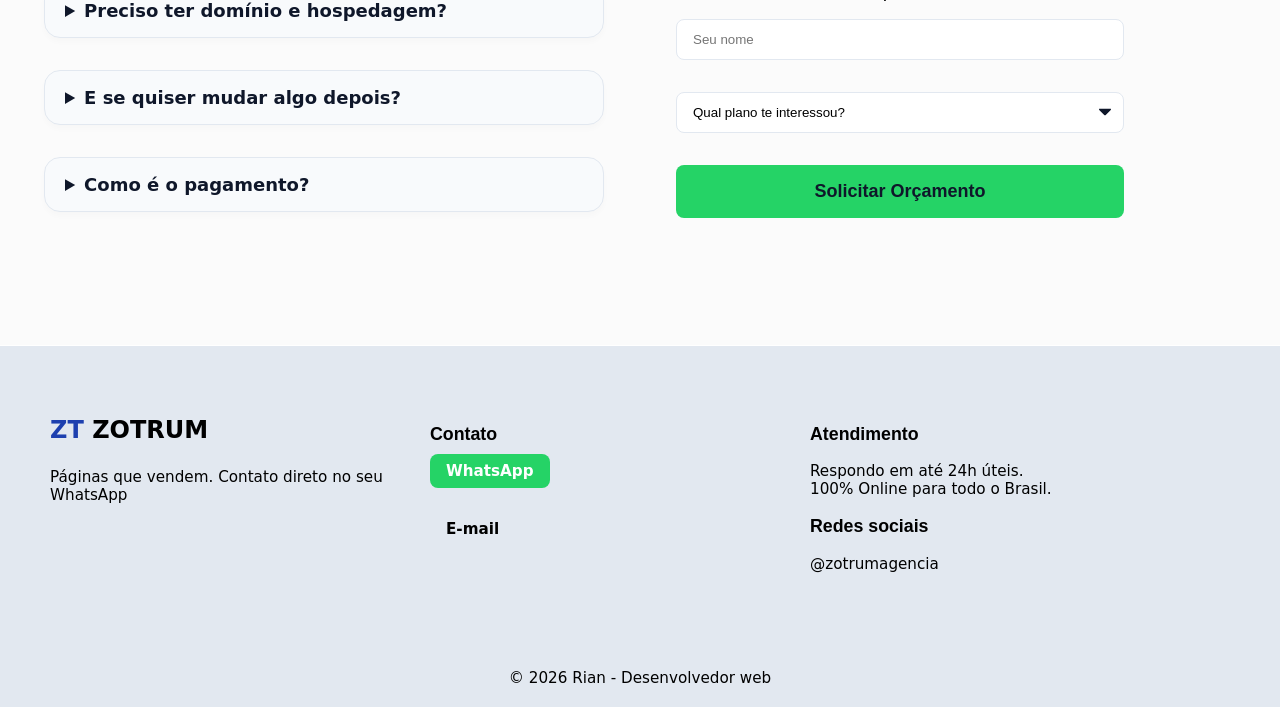
==== commit d17f792b: "Criei mais uma página" ====
--- a/index.html
+++ b/index.html
@@ -240,26 +240,36 @@
                 <!-- 1º Bloco da 3º seção -->
                 <div class="sobre3">
 
-                    <div>
-                        <h3 class="barbearia">Exemplo: Barbearia</h3>
-                        <p>Página com tabelas de cortes, botão de agendamento.</p>
-                        
-                        <a href="./zotrum/pages/Barbearia.html">Ver página</a>
-                    </div>
-                    
+                   <div class="div-personal">
+                        <h3>Exemplo: Personal trainer</h3>
+                        <small><p>Página com plano de treino, botão de agendamento.</p></small>
+                        <a href="./zotrum/pages/treiner-Personal.html">Ver página</a>
+                    </div>
+
                     <div>
                         <h3>Exemplo: Clínica odontológica</h3>
                         <p>Página com serviços, diferenciais e botão de agendamento.</p>
                         <a href="./zotrum/pages/clinica-odontol.html">Ver página </a>
                     </div>
 
+                     <div>
+                        <h3>Exemplo: Barbearia</h3>
+                        <p>Página com tabelas de cortes, botão de agendamento.</p>
+                         
+                        <a href="./zotrum/pages/Barbearia.html">Ver página</a>
+                    </div>
+
+                    <div>
+                        <h3>Exemplo: Advocacia</h3>
+                        <p class="p-adv">Página de advogado com botão de agendamento.</p>
+                        <a href="./zotrum/pages/advocacia.html">Ver página</a>
+                    </div>
+                    
+                    
+
                     <!-- 2º Bloco da 3º seção -->
 
-                    <div>
-                        <h3>Exemplo: Personal trainer</h3>
-                        <small><p>Página com planos, resultados e contato direto.</p></small>
-                        <a href="./zotrum/pages/treiner-Personal.html">Ver página</a>
-                    </div>
+                    
                 </div>
             </div>
         </section>
@@ -336,7 +346,8 @@
                     <h3>Contato</h3>
 
                    <ul>
-                    <li><a href="https://wa.me/5573981459793?text=Ol%C3%A1!%20Vi%20o%20site%20da%20Zotrum%20e%20quero%20um%20or%C3%A7amento%20para%20o%20meu%20neg%C3%B3cio." target="_blank">WhatsApp</a></li>
+                    <li><a class="footer-a" href="https://wa.me/5573981459793?text=Ol%C3%A1!%20Vi%20o%20site%20da%20Zotrum%20e%20quero%20um%20or%C3%A7amento%20para%20o%20meu%20neg%C3%B3cio." target="_blank">WhatsApp</a></li>
+                    <li><a class="email" href="https://mail.google.com/mail/?view=cm&fs=1&to=riansilvamenezes394@gmail.com" target="_blank">E-mail</a></li>
                    </ul>
                 </div>
 
--- a/zotrum/src/style.css
+++ b/zotrum/src/style.css
@@ -67,6 +67,12 @@
 
     }
 
+    body section a:hover{
+    transform:scale(1.1);
+    transition: 0.3s;
+   
+}
+
     section div {
 
 
@@ -97,7 +103,7 @@
     }
 
     .sobre2 .sobre3 {
-        grid-template-columns: var(--cln);
+        grid-template-columns: repeat(2, 1fr);
     }
 
     body .container-footer {
@@ -294,6 +300,8 @@
 
 a {
     text-decoration: none;
+    font-weight:700;
+    
 }
 
 /* Expansão inverso geral de todas as seções */
@@ -306,7 +314,7 @@
 
 
 section a:hover{
-    transform:scale(1.1);
+    transform:scale(1.02);
     transition: 0.3s;
    
 }
@@ -547,13 +555,14 @@
 
 .cards1 a{
     
-    display:block;
+    display:flex;
+    justify-content:center;
     background-color:#25D366;
     border-radius:8px;
     padding:14px 28px;
     color:#0f172a;
-    margin:24px auto 0 auto;
-    width:fit-content;
+   
+    
  
 }
 
@@ -654,7 +663,6 @@
 
 .manutencao a{
     display:flex;
-    justify-self:center;
     justify-content:center;
     background-color:#25D366;
     padding:14px 28px;
@@ -709,14 +717,10 @@
 .sobre3 > div{
     /* outline:1px solid red; */
     background-color:var(--cards);
-    border:1px solid var(--bordaCard);
+    border:3px solid var(--bordaCard);
     color:var(--corTexto);
     box-shadow:var(--sombras);
     
-    
-    
-
-
 
 }
 
@@ -731,20 +735,38 @@
     font-size:1rem;
 }
 
+.p-adv{
+    padding-right:5rem;
+}
+
+.barbearia{
+    padding-bottom:1.8rem;
+}
+
+.div-personal h3{
+    padding-right:5rem;
+}
+
 .sobre3 a{
-    border:1px solid green;
+    border:3px solid green;
     color:green;
-    padding:14px 28px;
+    padding:0 16px;
     border-radius:8px;
     font-size:1rem;
-    display:inline-block;
+    display:flex;
+    justify-content:center;
+    align-items:center;
+    flex-shrink: 0;
     margin-top:2rem;
+    height:48px;
+    
 }
 
 .sobre3 a:hover{
     background-color:green;
     border:none;
     color:white;
+    transform: scale(1.03)
 }
 
 /* 4º seção */
@@ -831,6 +853,10 @@
     background-color:#ffffff;
     border: 1px solid #e2e8f0;
     border-radius: 8px;
+}
+
+.form-CTA input:focus{
+    box-shadow:0 4px 12px rgba(0, 0, 0, 0.137)
 }
 
 .form-CTA select {
@@ -885,7 +911,7 @@
     display:grid;
     grid-template-columns:1fr;
     gap:40px;
-    padding-bottom:4rem;
+    padding-bottom:6rem;
     max-width:1100px;
     text-align:center;
 }
@@ -906,24 +932,39 @@
     padding:0;
 }
 
-footer a{
+.footer-col a{
     text-decoration:none;
     color:black;
     padding: 8px 16px;
     border-radius:8px;
-    background:#25D366;
+    background-color:#25D366;
     color:white;
-    font-weight: 800;
-    
-}
-
-footer a:hover{
+    font-weight: 700;
+    
+}
+
+.footer-col  a:hover{
     outline: none;
     border:1px solid #25D366;
     color:#25D366;
-    
-    
-    
+    background-color:#e2e8f0;
+    transform: scale(1.1);
+    
+    
+    
+}
+
+.footer-col .email{
+    display:inline-block;
+    background:none;
+    margin-top:2rem;
+    color:black;
+}
+
+.footer-col .email:hover{
+    background:none;
+    border:none;
+    color:#475569;
 }
 
 
